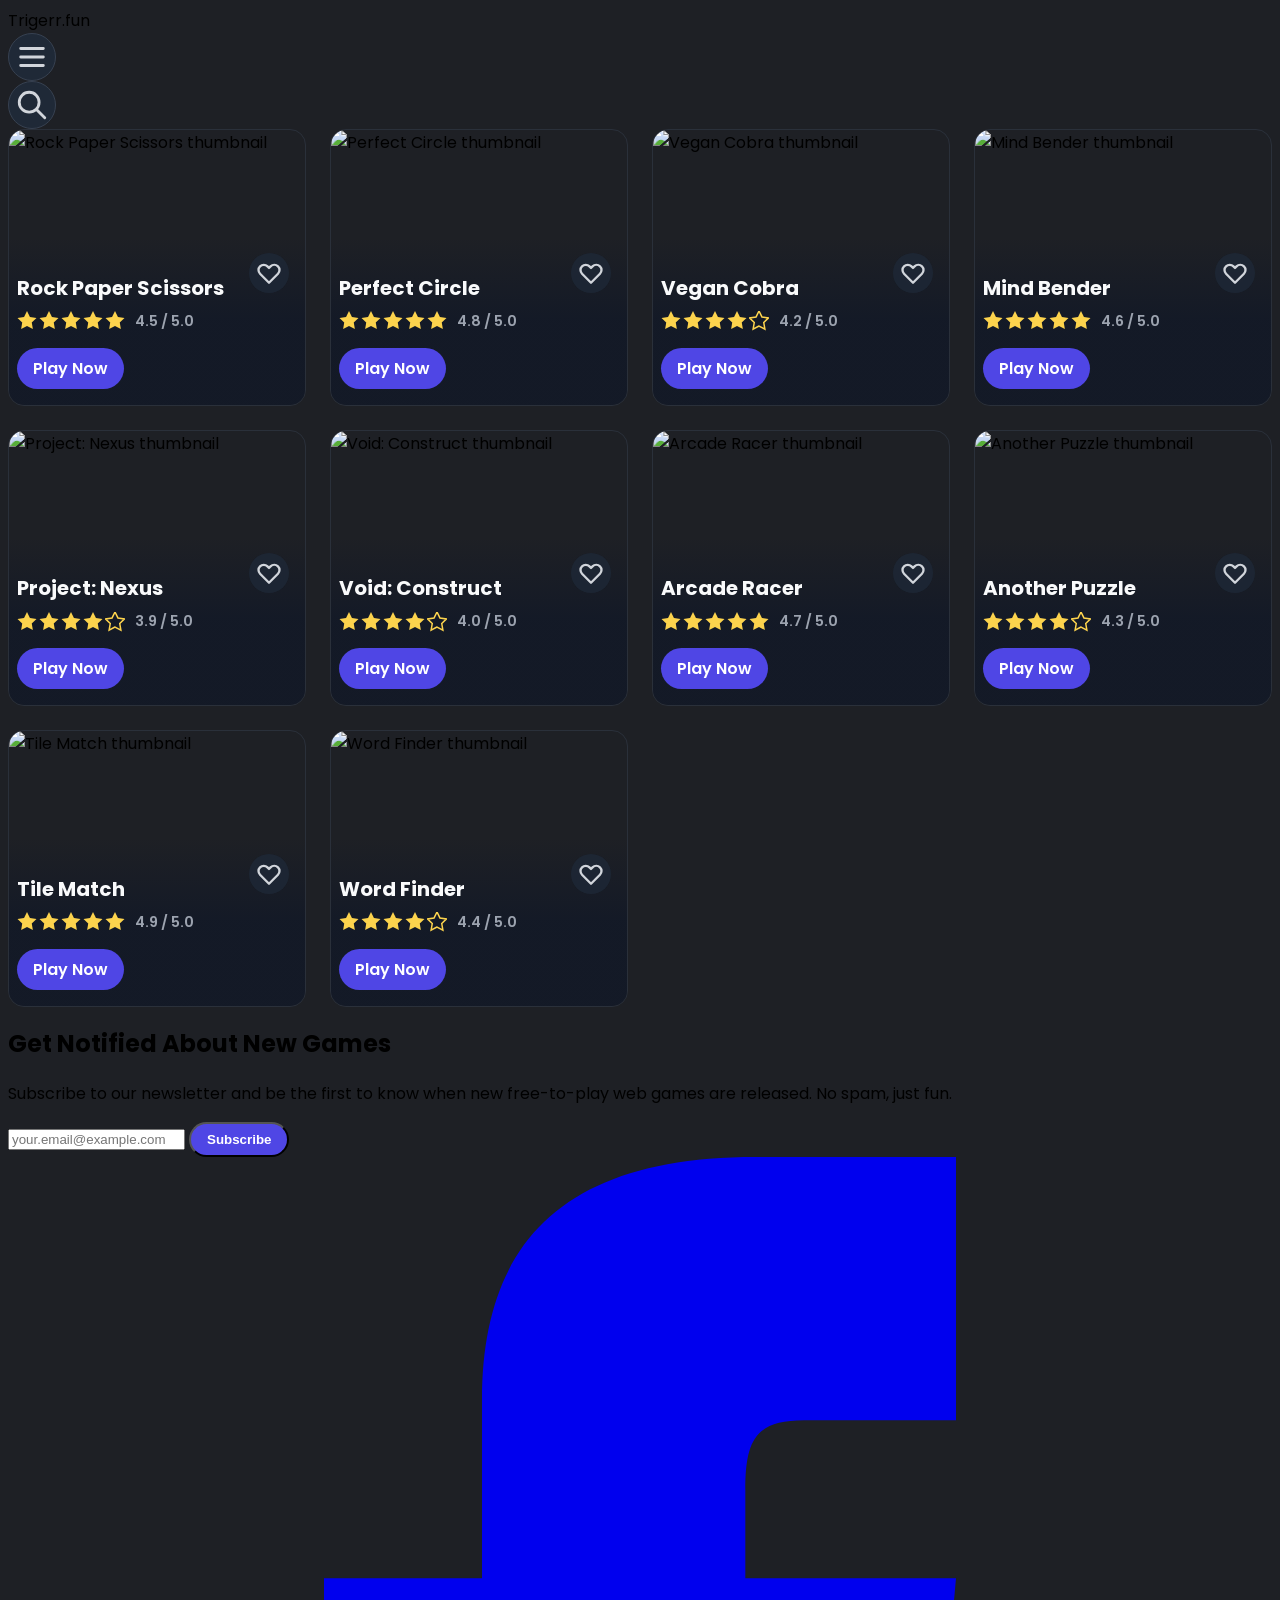
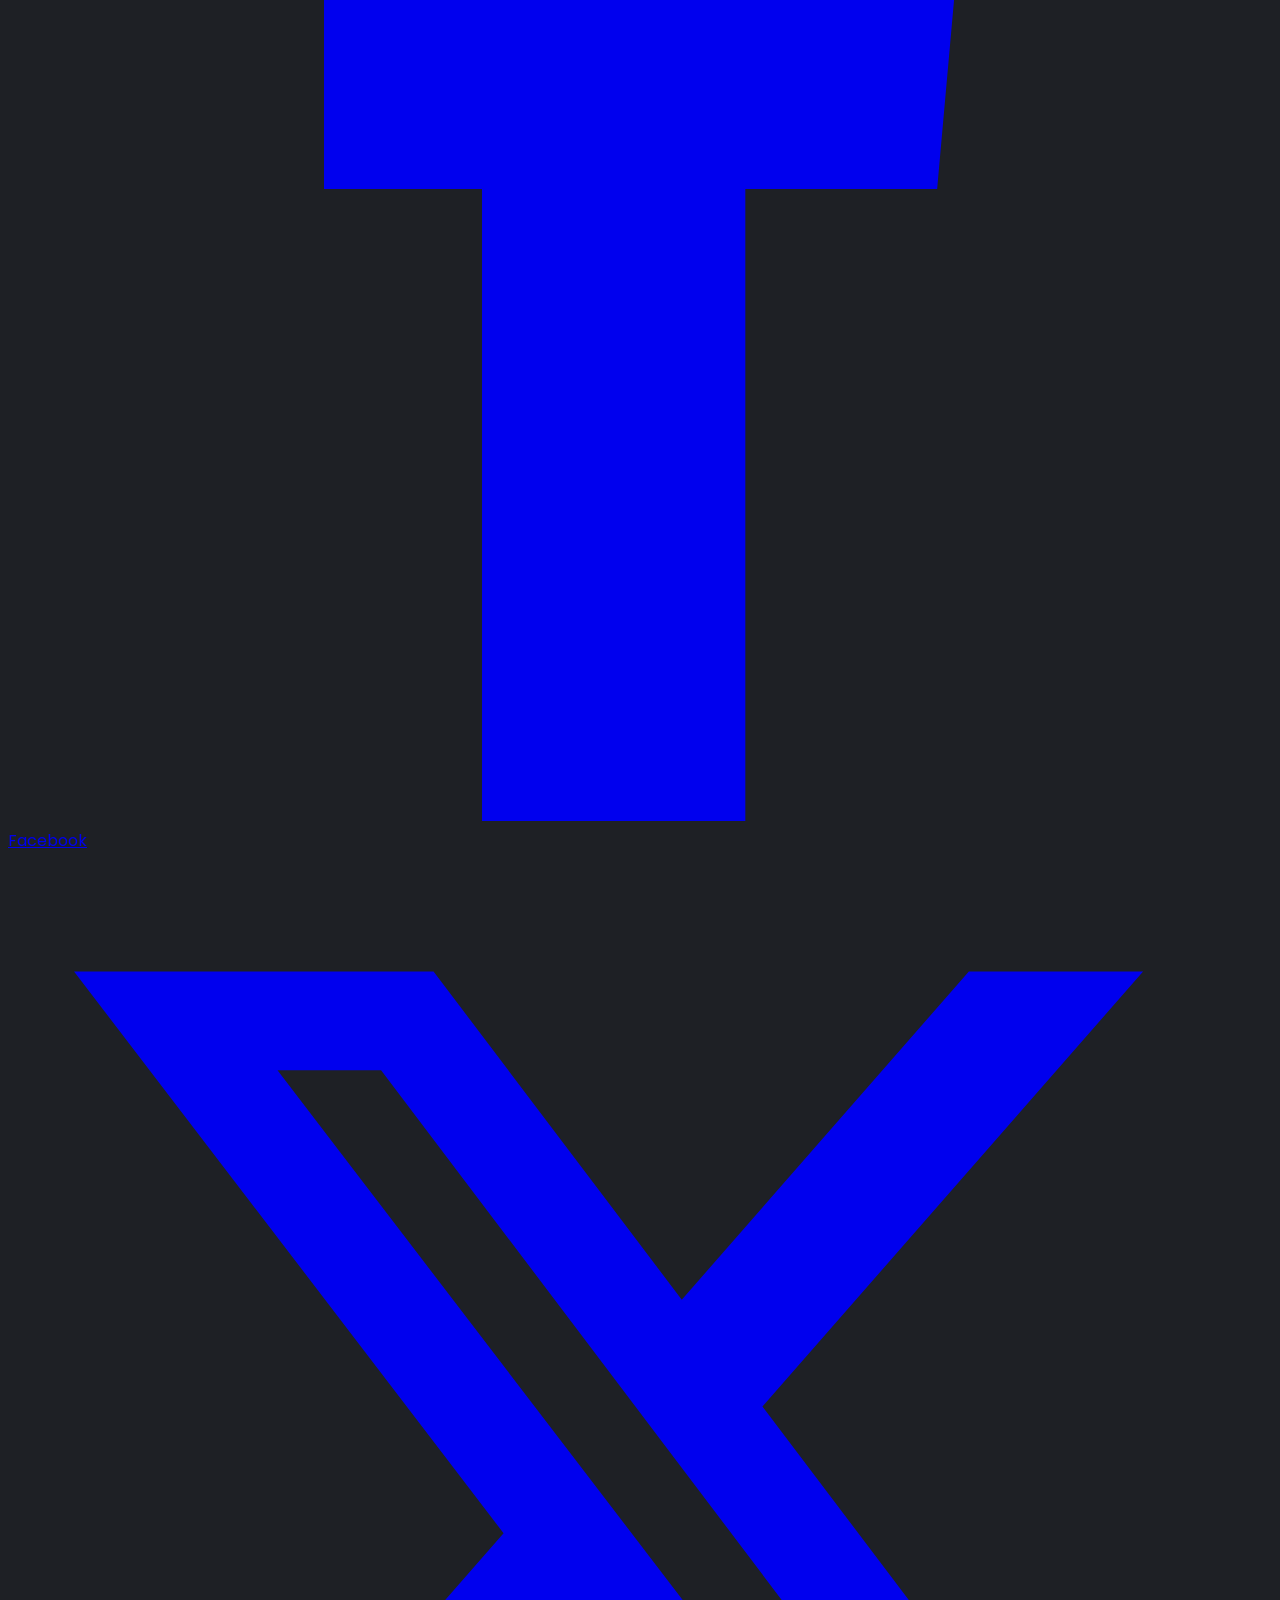
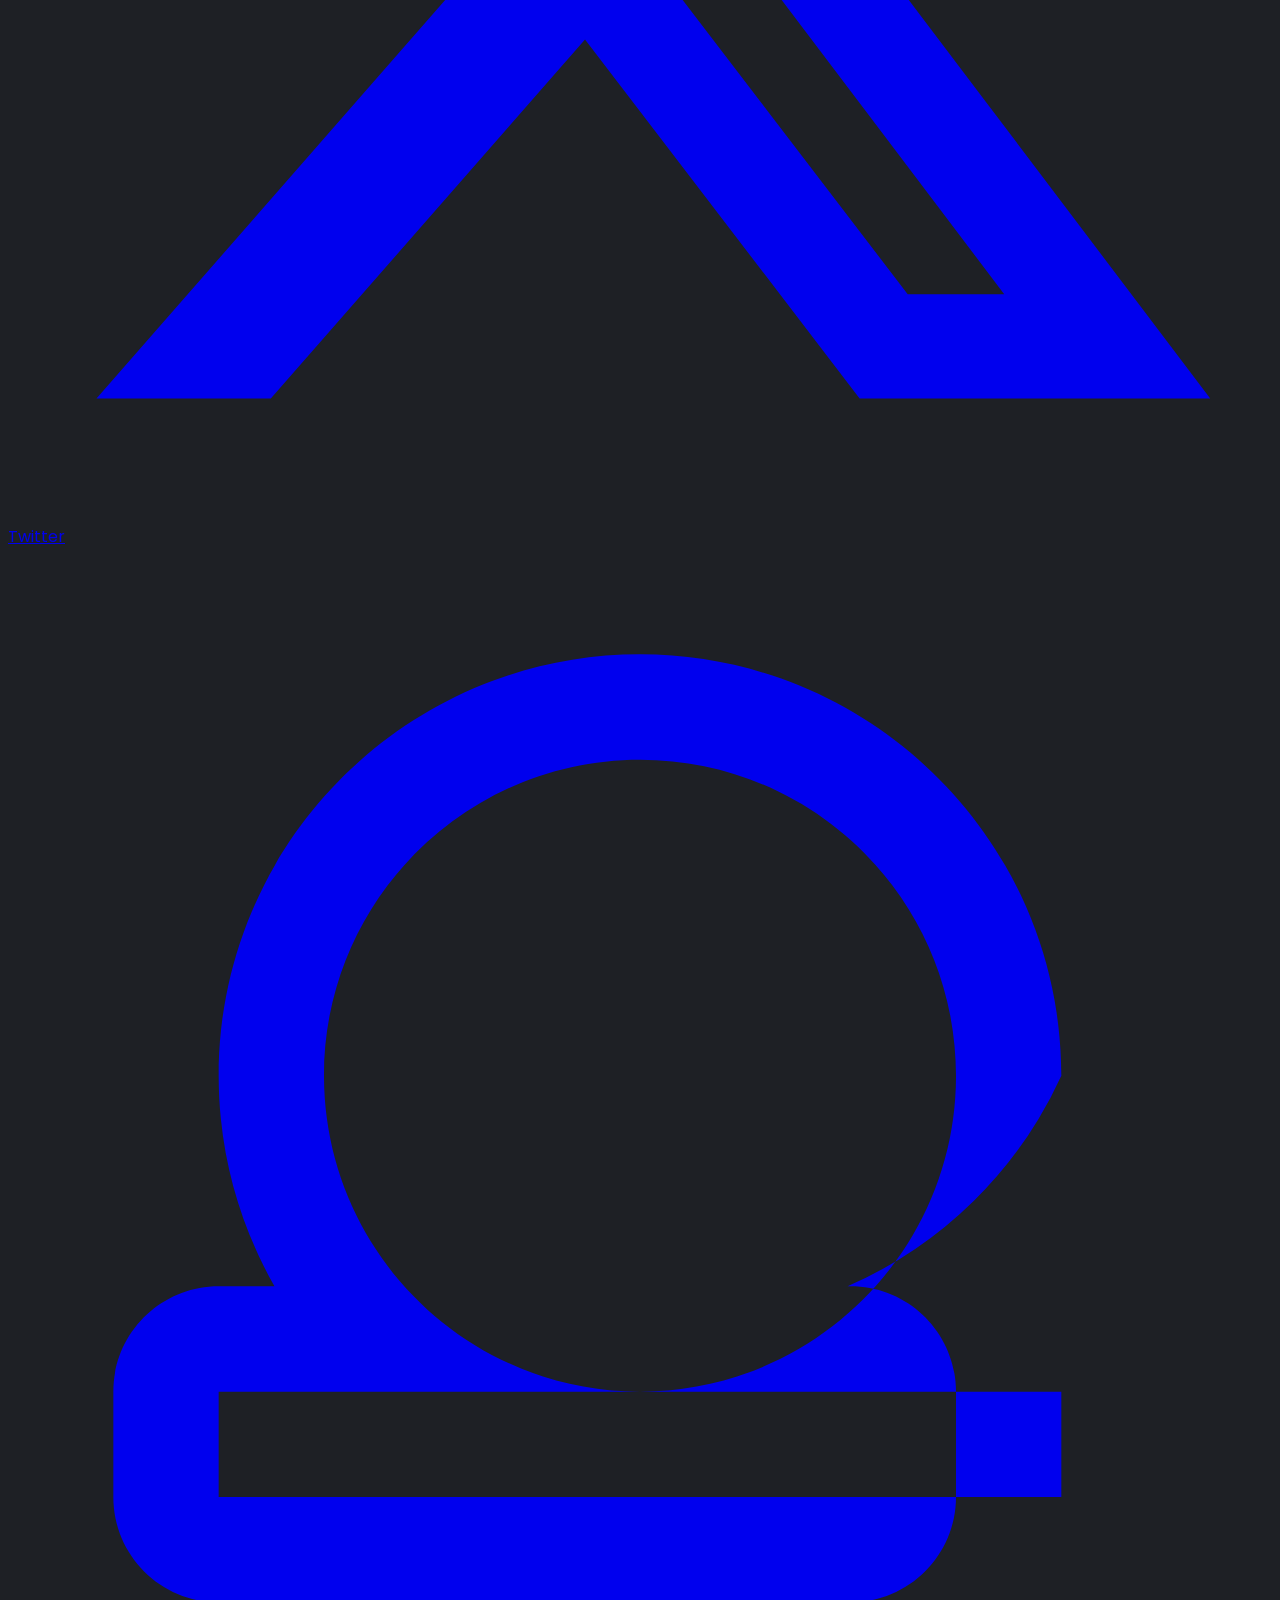
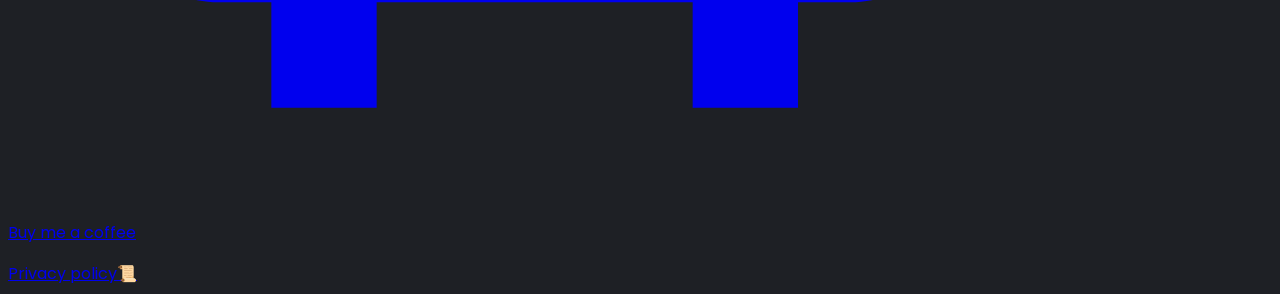
==== index.html @ d6f546e2 "Update index.html" ====
<!DOCTYPE html>
<html lang="en">
<head>
    <meta charset="UTF-8">
    <meta name="viewport" content="width=device-width, initial-scale=1.0">
    <title>Trigerr.fun</title>
    
    <script src="https://cdn.tailwindcss.com"></script>
    <link href="https://fonts.googleapis.com/css2?family=Poppins:wght@400;600;700;800&display=swap" rel="stylesheet">
    
    <link rel="stylesheet" href="styles.css">
    <link rel="stylesheet" href="search-and-games.css">
    
    <link rel="icon" href="T - Favicon.png" type="image/x-icon" />
</head>
<body class="bg-gray-900 text-gray-200">

    <header class="fixed top-0 left-0 w-full z-50 p-4 flex justify-between items-center px-4 md:px-8 bg-gray-900/80 backdrop-blur-md border-b border-gray-700">
        <div class="site-logo text-3xl cursor-pointer font-bold text-white" id="site-logo">
            Trigerr<span class="text-indigo-400">.fun</span>
        </div>

        <div class="flex items-center gap-4">
            <div id="desktop-search-bar" class="search-container hidden md:flex">
                <span class="search-icon">
                    <svg xmlns="http://www.w3.org/2000/svg" class="h-5 w-5" viewBox="0 0 20 20" fill="currentColor">
                        <path fill-rule="evenodd" d="M8 4a4 4 0 100 8 4 4 0 000-8zM2 8a6 6 0 1110.89 3.476l4.817 4.817a1 1 0 01-1.414 1.414l-4.816-4.816A6 6 0 012 8z" clip-rule="evenodd" />
                    </svg>
                </span>
                <input type="text" id="searchInput" class="search-input" placeholder="Search for a game...">
            </div>
            
            <button id="mobile-menu-btn" class="header-icon-btn md:hidden">
                <svg xmlns="http://www.w3.org/2000/svg" class="h-6 w-6" fill="none" viewBox="0 0 24 24" stroke="currentColor" stroke-width="2">
                    <path stroke-linecap="round" stroke-linejoin="round" d="M4 6h16M4 12h16M4 18h16" />
                </svg>
            </button>
            
            <button id="mobile-search-btn" class="header-icon-btn md:hidden">
                <svg xmlns="http://www.w3.org/2000/svg" class="h-6 w-6" fill="none" viewBox="0 0 24 24" stroke="currentColor" stroke-width="2">
                    <path stroke-linecap="round" stroke-linejoin="round" d="M21 21l-6-6m2-5a7 7 0 11-14 0 7 7 0 0114 0z" />
                </svg>
            </button>
            
            <nav id="desktop-nav" class="hidden md:flex gap-2">
                 <button id="play-with-friends-btn" class="header-icon-btn">
                     <svg xmlns="http://www.w3.org/2000/svg" class="h-6 w-6" fill="none" viewBox="0 0 24 24" stroke="currentColor" stroke-width="2">
                        <path stroke-linecap="round" stroke-linejoin="round" d="M17 20h-1.58C13.235 20 12 18.765 12 17.22V15a2 2 0 00-2-2H8a2 2 0 00-2 2v2.22c0 1.545-1.235 2.78-2.42 2.78H2m12-2a2 2 0 100-4 2 2 0 000 4zM6 16a2 2 0 100-4 2 2 0 000 4zM12 4a3 3 0 100 6 3 3 0 000-6z" />
                     </svg>
                 </button>
                 <button id="favorite-games-btn" class="header-icon-btn">
                     <svg xmlns="http://www.w3.org/2000/svg" class="h-6 w-6" fill="none" viewBox="0 0 24 24" stroke="currentColor" stroke-width="2">
                        <path stroke-linecap="round" stroke-linejoin="round" d="M4.318 6.318a4.5 4.5 0 000 6.364L12 20.364l7.682-7.682a4.5 4.5 0 00-6.364-6.364L12 7.636l-1.318-1.318a4.5 4.5 0 00-6.364 0z" />
                     </svg>
                 </button>
                 <a href="#footer-newsletter" class="header-cta-btn text-sm">✉️Get Updates</a>
            </nav>
        </div>
    </header>

    <div id="mobile-search-overlay" class="fixed top-16 left-0 w-full p-4 hidden bg-gray-900/80 backdrop-blur-md border-b border-gray-700 z-40">
        <div class="search-container mx-auto">
            <span class="search-icon">
                <svg xmlns="http://www.w3.org/2000/svg" class="h-5 w-5" viewBox="0 0 20 20" fill="currentColor">
                    <path fill-rule="evenodd" d="M8 4a4 4 0 100 8 4 4 0 000-8zM2 8a6 6 0 1110.89 3.476l4.817 4.817a1 1 0 01-1.414 1.414l-4.816-4.816A6 6 0 012 8z" clip-rule="evenodd" />
                </svg>
            </span>
            <input type="text" id="mobileSearchInput" class="search-input" placeholder="Search for a game...">
        </div>
    </div>
    
    <nav id="mobile-menu-overlay" class="fixed top-16 left-0 w-full p-4 hidden bg-gray-900/80 backdrop-blur-md border-b border-gray-700 z-40">
        <div class="flex flex-col gap-4 items-center">
            <button id="mobile-play-with-friends-btn" class="header-icon-btn mobile-menu-btn w-full">
                <svg xmlns="http://www.w3.org/2000/svg" class="h-6 w-6 mr-2" fill="none" viewBox="0 0 24 24" stroke="currentColor" stroke-width="2">
                    <path stroke-linecap="round" stroke-linejoin="round" d="M17 20h-1.58C13.235 20 12 18.765 12 17.22V15a2 2 0 00-2-2H8a2 2 0 00-2 2v2.22c0 1.545-1.235 2.78-2.42 2.78H2m12-2a2 2 0 100-4 2 2 0 000 4zM6 16a2 2 0 100-4 2 2 0 000 4zM12 4a3 3 0 100 6 3 3 0 000-6z" />
                </svg>
                <span>Play with Friends</span>
            </button>
            <button id="mobile-favorite-games-btn" class="header-icon-btn mobile-menu-btn w-full">
                <svg xmlns="http://www.w3.org/2000/svg" class="h-6 w-6 mr-2" fill="none" viewBox="0 0 24 24" stroke="currentColor" stroke-width="2">
                    <path stroke-linecap="round" stroke-linejoin="round" d="M4.318 6.318a4.5 4.5 0 000 6.364L12 20.364l7.682-7.682a4.5 4.5 0 00-6.364-6.364L12 7.636l-1.318-1.318a4.5 4.5 0 00-6.364 0z" />
                </svg>
                <span>Favorite Games</span>
            </button>
            <a href="#footer-newsletter" id="mobile-updates-btn" class="header-cta-btn text-sm w-full">
                <span class="mr-2">✉️</span>
                <span>Get Updates</span>
            </a>
        </div>
    </nav>

    <main class="flex-1">
       
        <section id="hero" class="text-center pt-16 pb-16 px-5">
            </section>
       
        <section id="game-matrix" class="px-4 md:px-8 max-w-7xl mx-auto">
            <div id="new-game-grid" class="new-game-grid">
                </div>
       </section>
    </main>

    <footer id="footer-newsletter" class="bg-gray-800 mt-16">
        <div class="max-w-7xl mx-auto px-4 py-16 text-center">
            <h2 class="text-3xl font-bold text-white mb-4">Get Notified About New Games</h2>
            <p class="footer-intro mb-6 max-w-xl mx-auto text-gray-400">
                Subscribe to our newsletter and be the first to know when new free-to-play web games are released. No spam, just fun.
            </p>
            
            <form class="max-w-md mx-auto flex gap-2">
                <input type="email" placeholder="your.email@example.com" class="w-full p-3 rounded-lg bg-gray-700 border border-gray-600 text-white focus:outline-none focus:ring-2 focus:ring-offset-2 focus:ring-offset-gray-800 focus:ring-indigo-500" required>
                <button type="submit" class="header-cta-btn flex-shrink-0">Subscribe</button>
            </form>

            <div class="mt-12">
                 <div class="footer-buttons-container flex flex-wrap justify-center items-center gap-4">
                    <a href="#" class="flex items-center bg-gray-700 text-gray-200 font-semibold py-2 px-5 border-2 border-gray-600 rounded-full hover:bg-gradient-to-r from-purple-500 to-indigo-500 hover:text-white hover:border-transparent transition-all duration-300 transform hover:scale-105">
                        <svg class="w-5 h-5" fill="currentColor" viewBox="0 0 24 24" aria-hidden="true">
                            <path d="M9 8h-3v4h3v12h5v-12h3.642l.358-4h-4v-1.667c0-.955.192-1.333 1.115-1.333h2.885v-5h-3.808c-3.596 0-5.192 1.583-5.192 4.615v3.385z" />
                        </svg>
                        <span class="ml-2">Facebook</span>
                    </a>
                    <a href="#" class="flex items-center bg-gray-700 text-gray-200 font-semibold py-2 px-5 border-2 border-gray-600 rounded-full hover:bg-gradient-to-r from-purple-500 to-indigo-500 hover:text-white hover:border-transparent transition-all duration-300 transform hover:scale-105">
                        <svg class="w-5 h-5" fill="currentColor" viewBox="0 0 24 24" aria-hidden="true">
                           <path d="M18.244 2.25h3.308l-7.227 8.26 8.502 11.24H16.17l-5.214-6.817L4.99 21.75H1.68l7.73-8.835L1.254 2.25H8.08l4.713 6.231zm-1.161 17.52h1.833L7.084 4.126H5.117z" />
                        </svg>
                        <span class="ml-2">Twitter</span>
                    </a>
                    <a href="https://buymeacoffee.com/" class="flex items-center bg-gray-700 text-gray-200 font-semibold py-2 px-5 border-2 border-gray-600 rounded-full hover:bg-gradient-to-r from-purple-500 to-indigo-500 hover:text-white hover:border-transparent transition-all duration-300 transform hover:scale-105">
                         <svg class="w-5 h-5" fill="currentColor" viewBox="0 0 24 24" aria-hidden="true">
                            <path d="M12 2c-4.418 0-8 3.582-8 8 0 1.454.387 2.809 1.059 4H4c-1.103 0-2 .897-2 2v2c0 1.103.897 2 2 2h1v2h2v-2h6v2h2v-2h1c1.103 0 2-.897 2-2v-2c0-1.103-.897-2-2-2h-.059A7.96 7.96 0 0 0 20 10c0-4.418-3.582-8-8-8zm0 2c3.314 0 6 2.686 6 6s-2.686 6-6 6-6-2.686-6-6 2.686-6 6-6zM4 16h16v2H4v-2z"/>
                        </svg>
                        <span class="ml-2">Buy me a coffee</span>
                    </a>
                </div>

                <p class="footer-email mt-8"></p>
                <a href="./privacy.html" class="footer-privacy text-gray-400 hover:text-indigo-400">Privacy policy📜</a>
            </div>
        </div>
    </footer>
    
    <div id="modal-overlay" class="modal-overlay hidden">
        <div id="modal-container" class="modal-container">
            <div class="modal-header">
                <h2 id="modal-title" class="text-2xl font-bold"></h2>
                <button id="modal-close-btn" class="modal-close-btn">
                    <svg xmlns="http://www.w3.org/2000/svg" class="h-6 w-6" fill="none" viewBox="0 0 24 24" stroke="currentColor">
                        <path stroke-linecap="round" stroke-linejoin="round" stroke-width="2" d="M6 18L18 6M6 6l12 12" />
                    </svg>
                </button>
            </div>
            <div id="modal-body" class="modal-body">
                </div>
        </div>
    </div>

    <script src="script.js"></script>

</body>
</html>
---- styles.css ----
@import url('https://fonts.googleapis.com/css2?family=Poppins:wght@400;600;700;800&display=swap');

/* --- General Styles --- */
body {
    font-family: 'Poppins', sans-serif;
    background-color: #1e2025;
}

/* --- Header Icons --- */
.header-icon-btn {
    display: flex;
    align-items: center;
    justify-content: center;
    width: 40px;
    height: 40px;
    border-radius: 50%;
    background-color: #1f2937;
    border: 1px solid #374151;
    color: #d1d5db;
    transition: all 0.2s ease-in-out;
}

.header-icon-btn:hover {
    background-color: #374151;
    color: #f9fafb;
    transform: scale(1.05);
}

/* --- Search Bar Styles --- */
.search-container {
    max-width: 400px;
    margin: 0;
    position: relative;
}

.search-input {
    width: 100%;
    padding: 10px 20px 10px 50px;
    border-radius: 9999px;
    border: 1px solid #374151;
    font-size: 0.9rem;
    color: #f9fafb;
    background-color: #1f2937;
    transition: all 0.2s ease-in-out;
}

.search-input:focus {
    outline: none;
    border-color: #6366f1;
    box-shadow: 0 0 0 3px rgba(99, 102, 241, 0.2);
}

.search-icon {
    position: absolute;
    top: 50%;
    left: 20px;
    transform: translateY(-50%);
    color: #9ca3af;
}

/* --- Section Title Styles --- */
.section-title {
    font-size: 2.25rem;
    font-weight: 800;
    color: #f9fafb;
    margin-bottom: 2rem;
    text-align: center;
}

/* --- New Game Grid Styles --- */
.new-game-grid {
    display: grid;
    grid-template-columns: repeat(auto-fill, minmax(250px, 1fr));
    gap: 1.5rem;
}

/* --- MORE TRANSPARENT GAME CARD STYLES --- */
.game-card {
    background-color: transparent;
    border-radius: 1rem;
    overflow: hidden;
    /* The border is now semi-transparent */
    border: 1px solid rgba(55, 65, 81, 0.5);
    text-decoration: none;
    color: inherit;
    transition: transform 0.2s ease, box-shadow 0.2s ease;
    display: flex;
    flex-direction: column;
    position: relative;
}

.game-card:hover {
    transform: translateY(-5px);
    box-shadow: 0 10px 15px -3px rgba(79, 70, 229, 0.2), 0 4px 6px -2px rgba(79, 70, 229, 0.15);
}

.game-thumbnail {
    width: 100%;
    height: auto;
    aspect-ratio: 16 / 9;
    object-fit: cover;
    border-radius: 0.75rem;
}

.game-card-icon {
    font-size: 4rem;
    text-align: center;
    padding: 2rem 1rem;
    background-color: transparent;
    line-height: 1;
    border-radius: 0.75rem;
    height: 150px;
    display: flex;
    align-items: center;
    justify-content: center;
    border: 1px solid rgba(55, 65, 81, 0.5); /* Matching semi-transparent border */
}

.game-card-content {
    padding: 1rem 0.5rem;
    display: flex;
    flex-direction: column;
    flex-grow: 1;
    /* The gradient is now more transparent (0.8 opacity) */
    background: linear-gradient(to top, rgba(17, 24, 39, 0.8) 50%, transparent);
    margin-top: -60px;
    position: relative;
    z-index: 2;
    border-radius: 0 0 0.75rem 0.75rem;
}

.game-card-title {
    font-size: 1.25rem;
    font-weight: 700;
    color: #f9fafb;
    margin-bottom: 0.5rem;
}

/* --- Star Rating Styles --- */
.star-rating {
    display: flex;
    align-items: center;
    margin-bottom: 1rem;
    color: #fcd34d;
}

.star-rating svg {
    width: 1.25rem;
    height: 1.25rem;
    margin-right: 2px;
}

.rating-text {
    margin-left: 0.5rem;
    font-size: 0.9rem;
    font-weight: 600;
    color: #9ca3af;
}

.game-card-cta {
    margin-top: auto;
    text-decoration: none;
    color: inherit;
}

/* --- CTA Button Styles --- */
.header-cta-btn {
    display: inline-flex;
    align-items: center;
    justify-content: center;
    padding: 0.5rem 1rem;
    border-radius: 9999px;
    font-weight: 600;
    color: white;
    background-color: #4f46e5;
    transition: background-color 0.2s ease-in-out, transform 0.2s ease-in-out;
}

.header-cta-btn:hover {
    background-color: #4338ca;
    transform: scale(1.05);
}

/* --- Favorite Button Styles --- */
.favorite-btn {
    position: absolute;
    top: 1rem;
    right: 1rem;
    background-color: rgba(31, 41, 55, 0.8);
    backdrop-filter: blur(5px);
    border: none;
    border-radius: 50%;
    width: 2.5rem;
    height: 2.5rem;
    display: flex;
    align-items: center;
    justify-content: center;
    cursor: pointer;
    color: #d1d5db;
    transition: all 0.2s ease;
    z-index: 10;
}

.favorite-btn:hover {
    transform: scale(1.1);
    color: #fcd34d;
}

.favorite-btn-active {
    color: #fcd34d;
    fill: currentColor;
}

/* --- "Play with Friends" Card Styles (used in modal) --- */
.coming-soon-card {
    background-image: url('https://placehold.co/1200x400/111827/d1d5db?text=Play+with+Friends+Feature');
    background-size: cover;
    background-position: center;
    border: 1px solid #374151;
}

.coming-soon-overlay {
    position: absolute;
    top: 0;
    left: 0;
    width: 100%;
    height: 100%;
    background: rgba(17, 24, 39, 0.7);
    z-index: 5;
}

/* --- Modal Styles --- */
.modal-overlay {
    position: fixed;
    top: 0;
    left: 0;
    width: 100%;
    height: 100%;
    background-color: rgba(0, 0, 0, 0.75);
    display: flex;
    align-items: center;
    justify-content: center;
    z-index: 1000;
    transition: opacity 0.3s ease;
}

.modal-container {
    background-color: #1f2937;
    border-radius: 1rem;
    padding: 1.5rem;
    max-width: 90%;
    width: 700px;
    max-height: 90vh;
    overflow-y: auto;
    position: relative;
    transform: scale(0.9);
    opacity: 0;
    animation: scaleIn 0.3s forwards cubic-bezier(0.175, 0.885, 0.32, 1.275);
}

@keyframes scaleIn {
    to {
        transform: scale(1);
        opacity: 1;
    }
}

.modal-header {
    display: flex;
    justify-content: space-between;
    align-items: center;
    margin-bottom: 1rem;
    border-bottom: 1px solid #374151;
    padding-bottom: 1rem;
}

.modal-close-btn {
    background: none;
    border: none;
    color: #9ca3af;
    cursor: pointer;
    transition: color 0.2s ease;
}

.modal-close-btn:hover {
    color: #e5e7eb;
}

.modal-body {
    padding: 1rem 0;
}

.hidden {
    display: none;
}

/* --- Media Queries for Responsiveness --- */

/* Mobile-first styles (default) */
.header-icon-btn {
    width: 40px;
    height: 40px;
}

.search-container {
    max-width: 100%;
    margin-right: 1rem;
}

.new-game-grid {
    grid-template-columns: repeat(auto-fill, minmax(150px, 1fr));
    gap: 1rem;
}

/* Tablet and Desktop Styles (for screens 768px and wider) */
@media (min-width: 768px) {
    .header-icon-btn {
        width: 48px;
        height: 48px;
    }
    
    .new-game-grid {
        grid-template-columns: repeat(auto-fill, minmax(250px, 1fr));
        gap: 1.5rem;
    }
}

/* Large Desktop Styles (for screens 1024px and wider) */
@media (min-width: 1024px) {
    .search-container {
        max-width: 500px;
    }
}
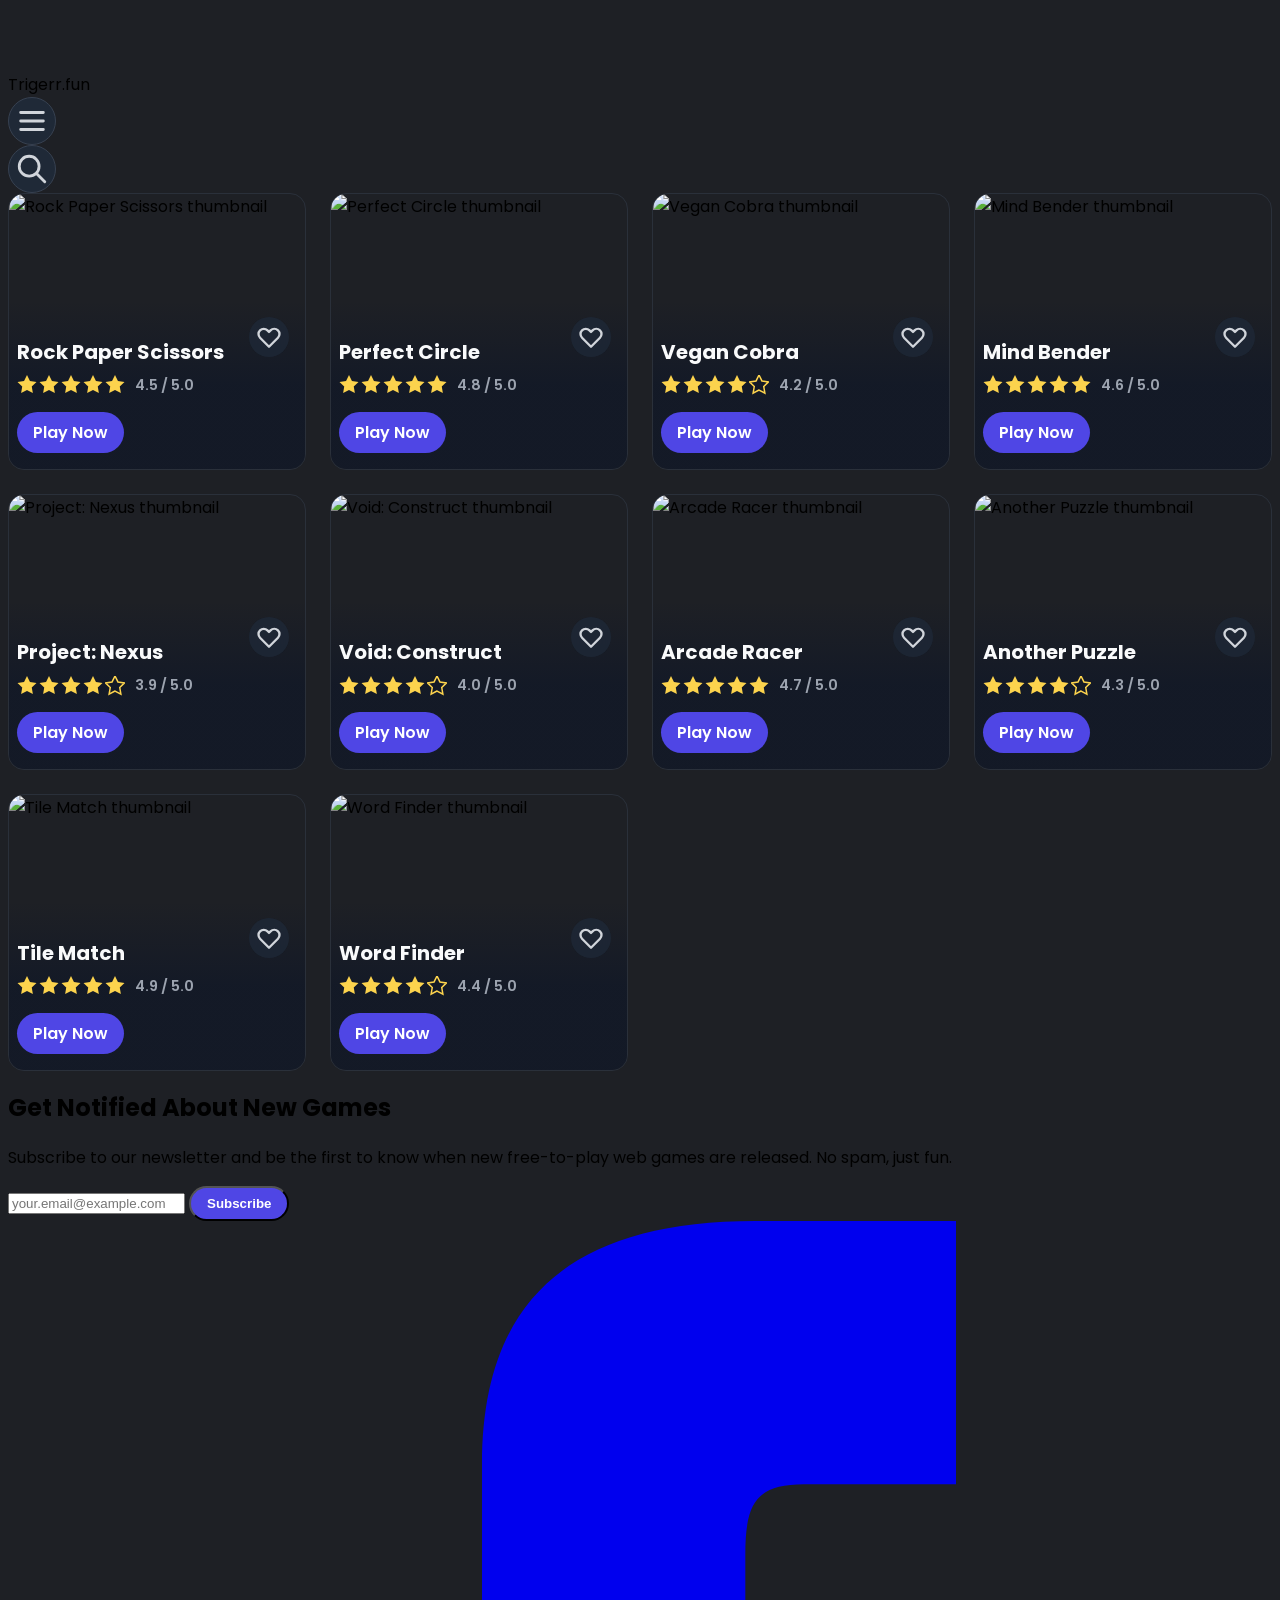
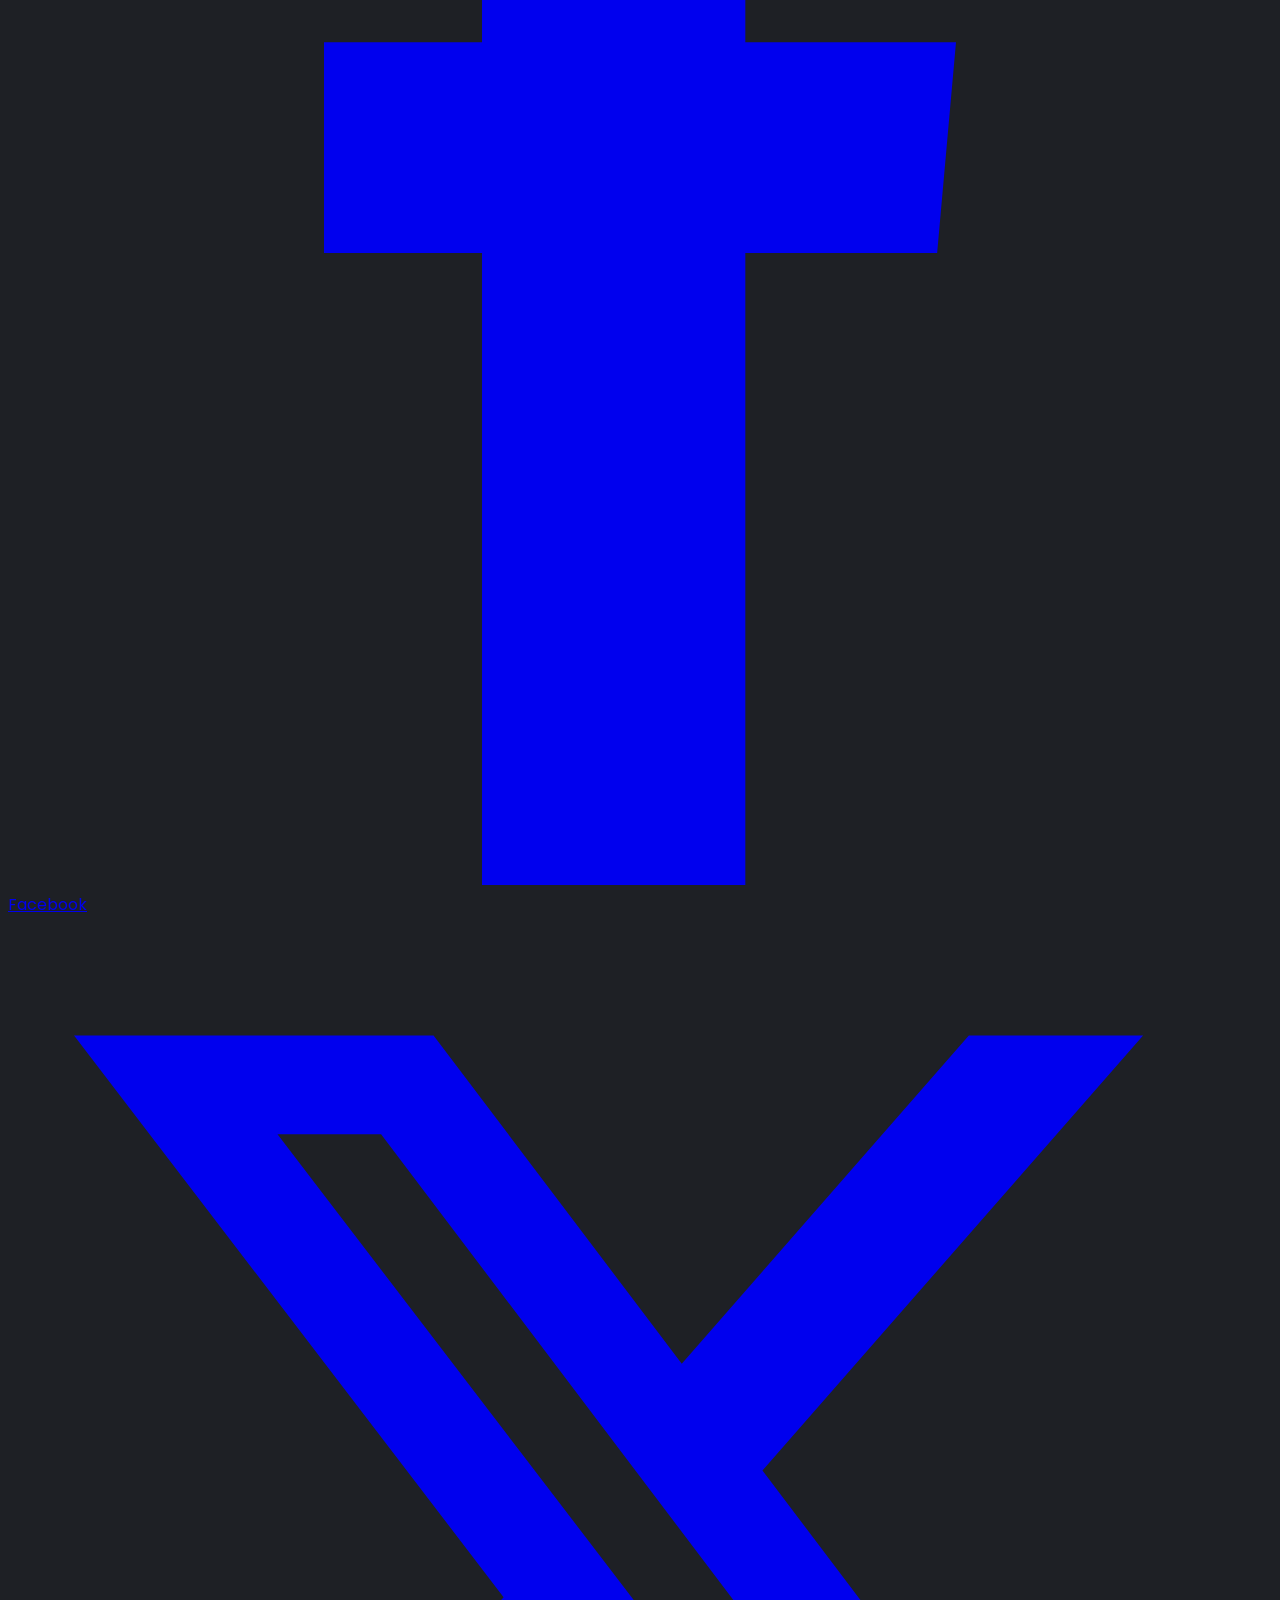
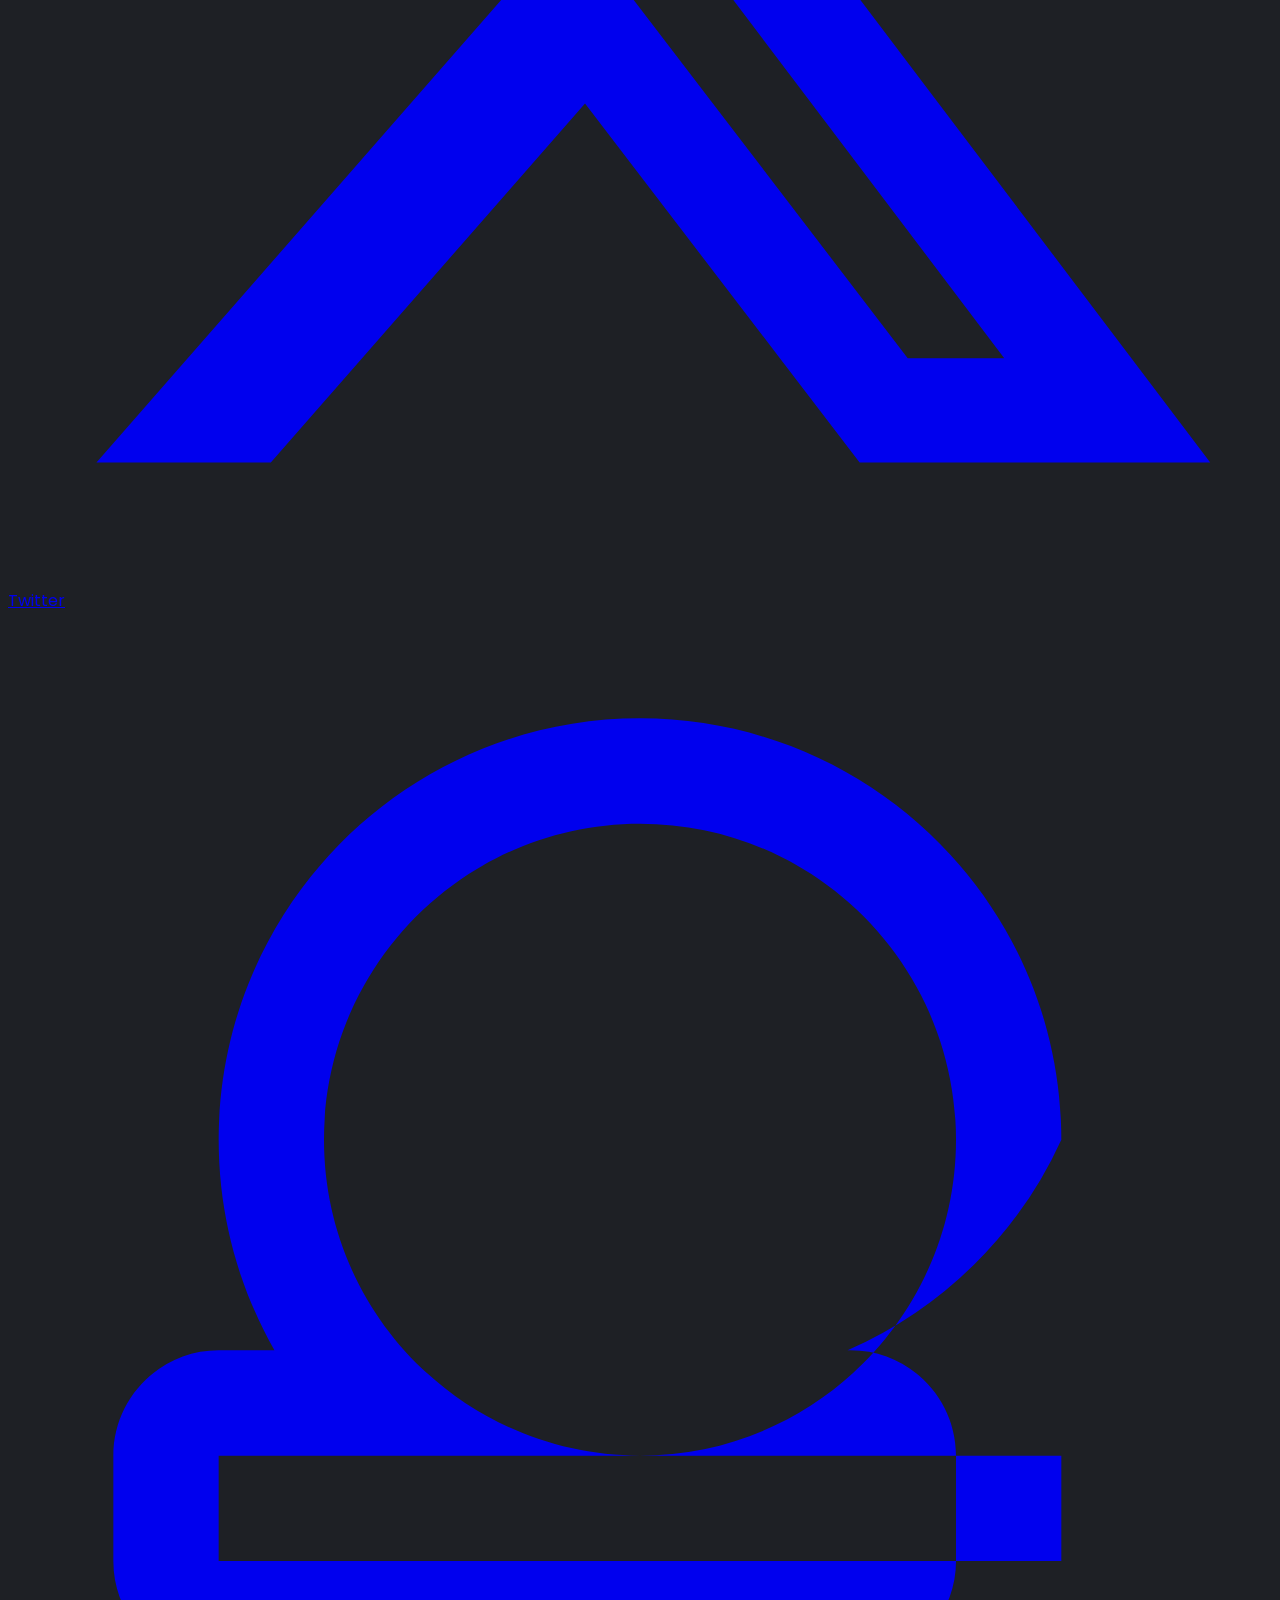
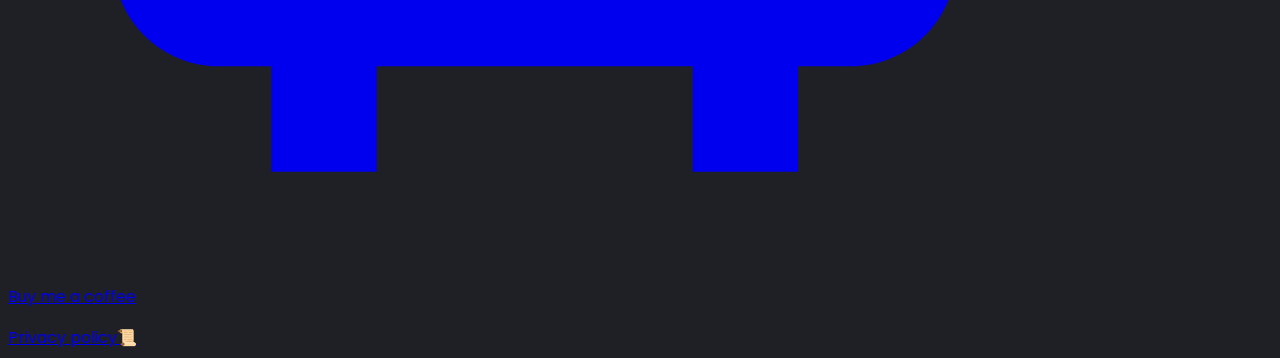
==== commit 1d547176: "Update index.html" ====
--- a/index.html
+++ b/index.html
@@ -2,6 +2,7 @@
 <html lang="en">
 <head>
     <meta charset="UTF-8">
+    <!-- This viewport tag is essential for responsiveness and is correctly implemented. -->
     <meta name="viewport" content="width=device-width, initial-scale=1.0">
     <title>Trigerr.fun</title>
     
@@ -9,11 +10,10 @@
     <link href="https://fonts.googleapis.com/css2?family=Poppins:wght@400;600;700;800&display=swap" rel="stylesheet">
     
     <link rel="stylesheet" href="styles.css">
-    <link rel="stylesheet" href="search-and-games.css">
     
     <link rel="icon" href="T - Favicon.png" type="image/x-icon" />
 </head>
-<body class="bg-gray-900 text-gray-200">
+<body class="bg-gray-900 text-gray-200" style="padding-top: 64px;"> <!-- Added padding to prevent content from hiding behind the fixed header -->
 
     <header class="fixed top-0 left-0 w-full z-50 p-4 flex justify-between items-center px-4 md:px-8 bg-gray-900/80 backdrop-blur-md border-b border-gray-700">
         <div class="site-logo text-3xl cursor-pointer font-bold text-white" id="site-logo">
@@ -93,11 +93,13 @@
     <main class="flex-1">
        
         <section id="hero" class="text-center pt-16 pb-16 px-5">
-            </section>
+            <!-- Hero content goes here -->
+        </section>
        
         <section id="game-matrix" class="px-4 md:px-8 max-w-7xl mx-auto">
             <div id="new-game-grid" class="new-game-grid">
-                </div>
+                <!-- Game cards will be populated by script.js -->
+            </div>
        </section>
     </main>
 
@@ -108,7 +110,7 @@
                 Subscribe to our newsletter and be the first to know when new free-to-play web games are released. No spam, just fun.
             </p>
             
-            <form class="max-w-md mx-auto flex gap-2">
+            <form class="max-w-md mx-auto flex flex-col sm:flex-row gap-2"> <!-- Ensures form stacks on small screens -->
                 <input type="email" placeholder="your.email@example.com" class="w-full p-3 rounded-lg bg-gray-700 border border-gray-600 text-white focus:outline-none focus:ring-2 focus:ring-offset-2 focus:ring-offset-gray-800 focus:ring-indigo-500" required>
                 <button type="submit" class="header-cta-btn flex-shrink-0">Subscribe</button>
             </form>
@@ -152,7 +154,8 @@
                 </button>
             </div>
             <div id="modal-body" class="modal-body">
-                </div>
+                <!-- Modal content will be populated by script.js -->
+            </div>
         </div>
     </div>
 
--- a/styles.css
+++ b/styles.css
@@ -24,6 +24,13 @@
     background-color: #374151;
     color: #f9fafb;
     transform: scale(1.05);
+}
+.header-icon-btn.mobile-menu-btn {
+    width: 100%;
+    height: auto;
+    border-radius: 9999px;
+    padding: 0.75rem 1rem;
+    justify-content: flex-start;
 }
 
 /* --- Search Bar Styles --- */
@@ -311,6 +318,13 @@
     grid-template-columns: repeat(auto-fill, minmax(150px, 1fr));
     gap: 1rem;
 }
+.header-icon-btn.mobile-menu-btn svg {
+    margin-right: 0.5rem;
+}
+.header-icon-btn.mobile-menu-btn span {
+    display: inline;
+}
+
 
 /* Tablet and Desktop Styles (for screens 768px and wider) */
 @media (min-width: 768px) {
@@ -323,6 +337,9 @@
         grid-template-columns: repeat(auto-fill, minmax(250px, 1fr));
         gap: 1.5rem;
     }
+    .header-icon-btn.mobile-menu-btn span {
+        display: none;
+    }
 }
 
 /* Large Desktop Styles (for screens 1024px and wider) */
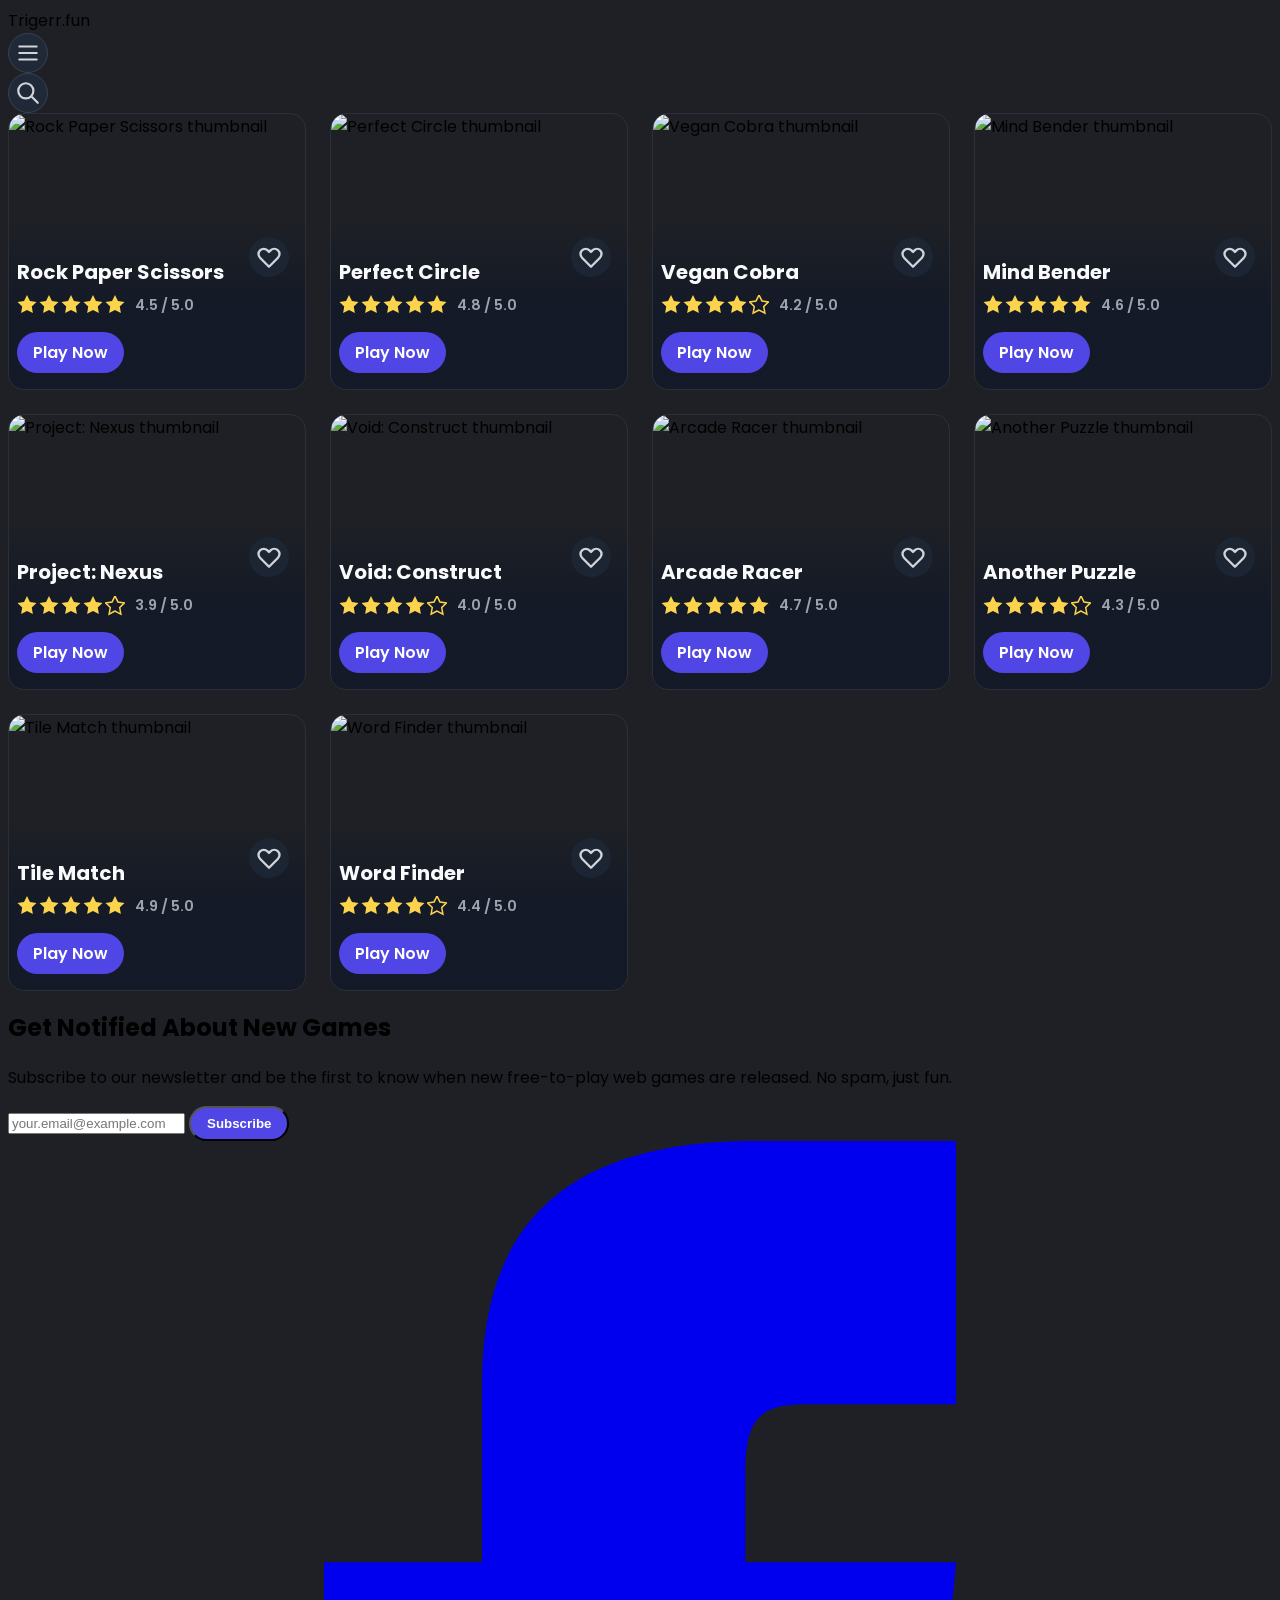
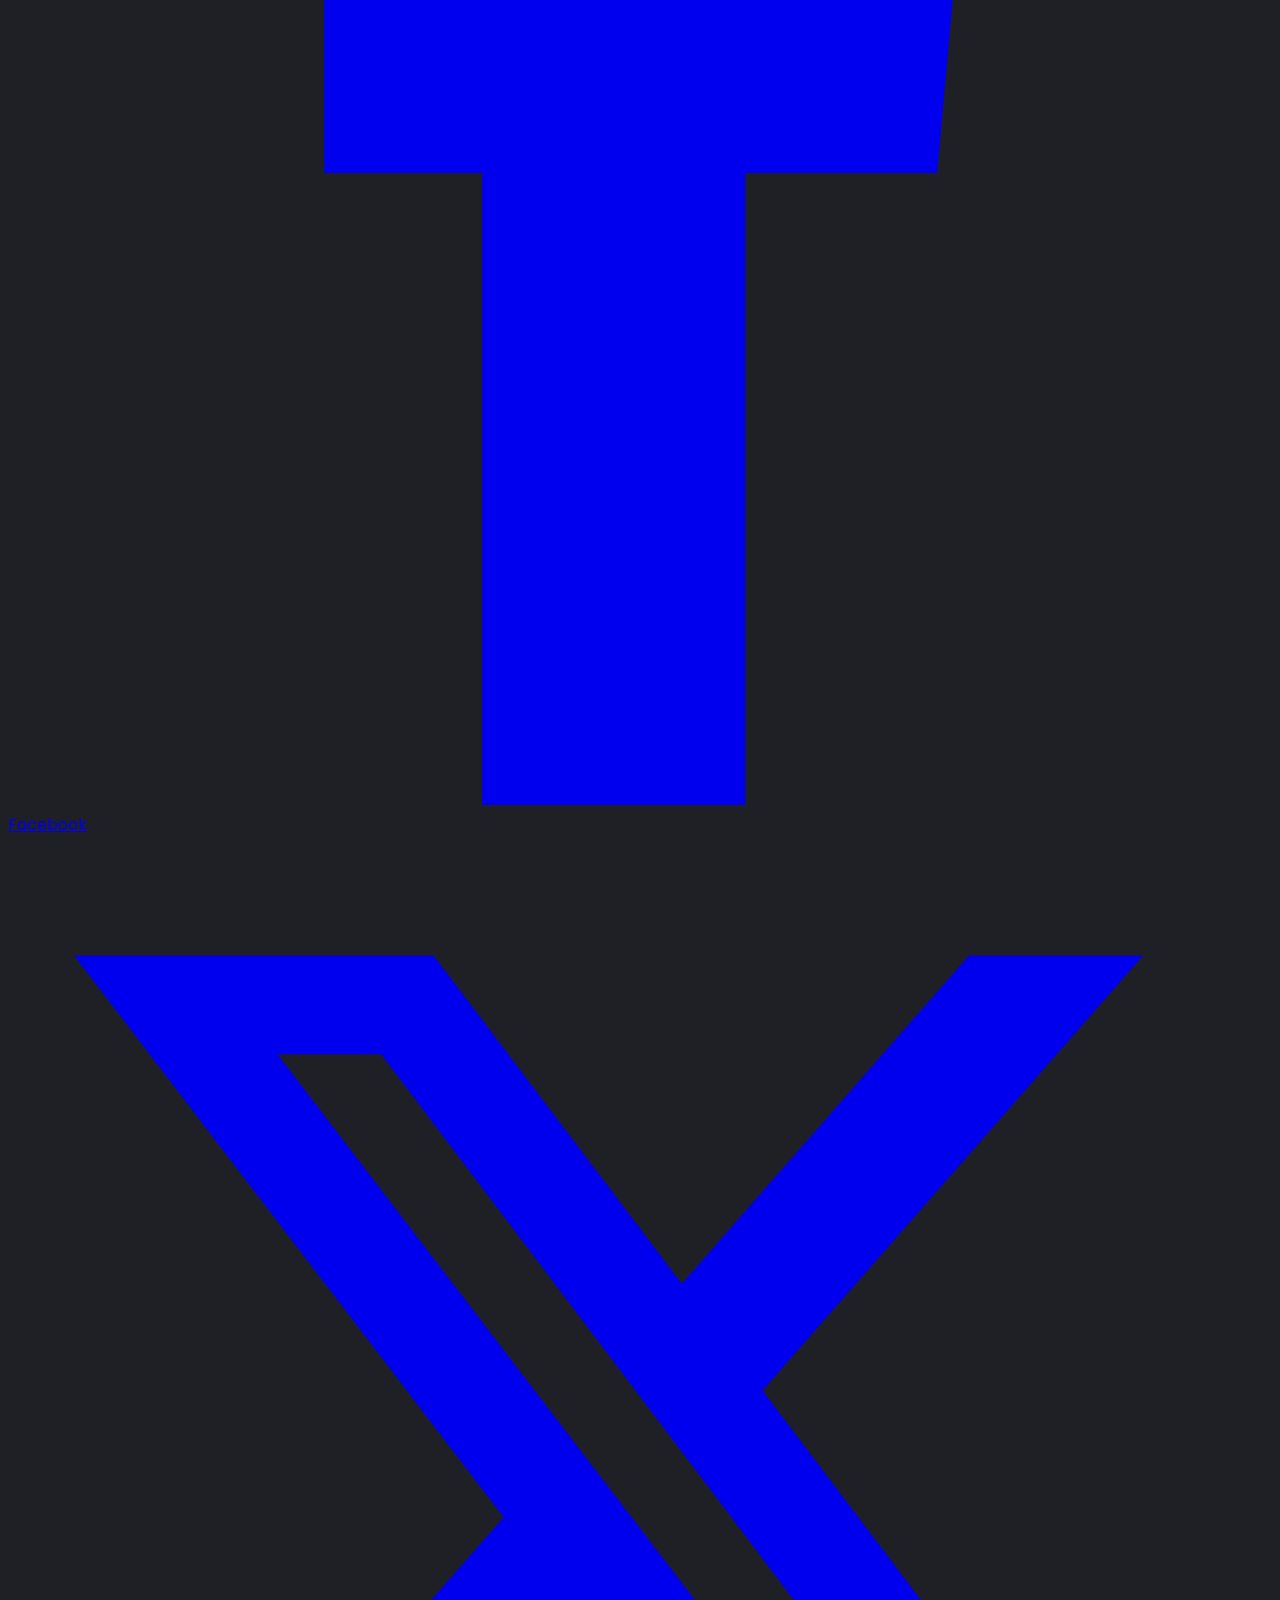
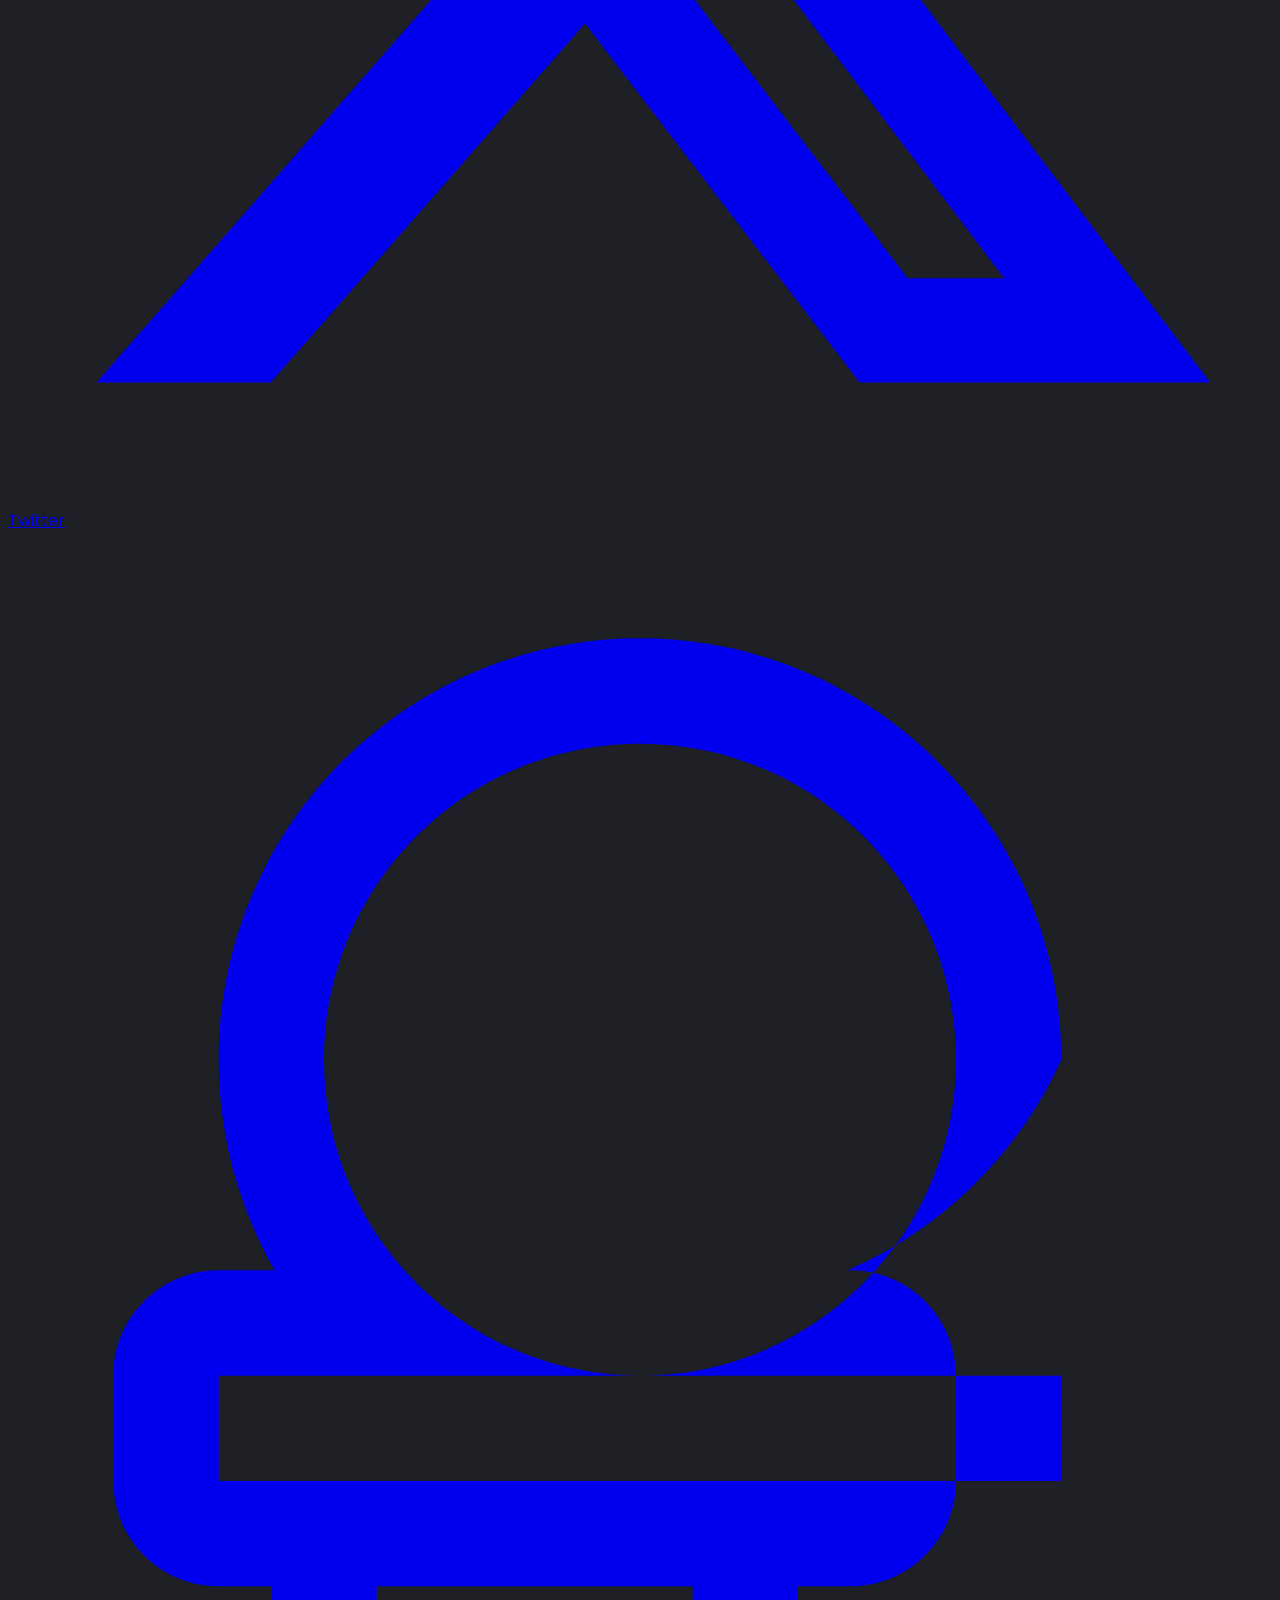
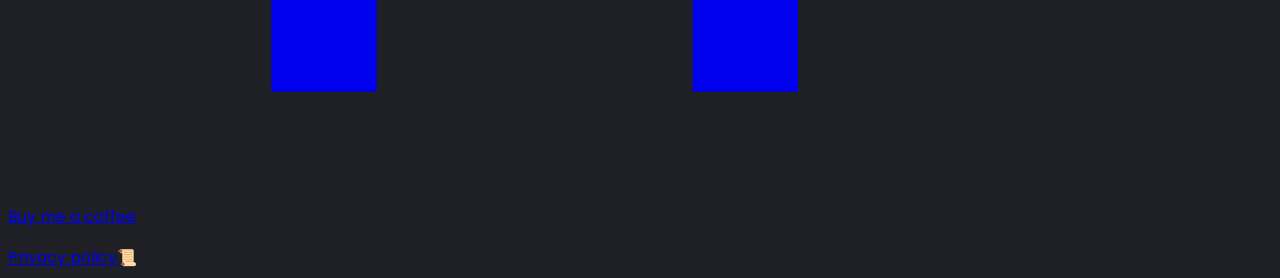
==== commit c8eceb64: "Update index.html" ====
--- a/index.html
+++ b/index.html
@@ -13,7 +13,7 @@
     
     <link rel="icon" href="T - Favicon.png" type="image/x-icon" />
 </head>
-<body class="bg-gray-900 text-gray-200" style="padding-top: 64px;"> <!-- Added padding to prevent content from hiding behind the fixed header -->
+<body class="bg-gray-900 text-gray-200" style="padding-top: 0px;"> <!-- Added padding to prevent content from hiding behind the fixed header -->
 
     <header class="fixed top-0 left-0 w-full z-50 p-4 flex justify-between items-center px-4 md:px-8 bg-gray-900/80 backdrop-blur-md border-b border-gray-700">
         <div class="site-logo text-3xl cursor-pointer font-bold text-white" id="site-logo">
@@ -163,3 +163,4 @@
 
 </body>
 </html>
+
--- a/styles.css
+++ b/styles.css
@@ -77,16 +77,17 @@
 /* --- New Game Grid Styles --- */
 .new-game-grid {
     display: grid;
+    /* This is a perfect responsive pattern. It creates as many columns as can fit,
+       with a minimum width of 250px, and they'll grow to fill the space. */
     grid-template-columns: repeat(auto-fill, minmax(250px, 1fr));
     gap: 1.5rem;
 }
 
-/* --- MORE TRANSPARENT GAME CARD STYLES --- */
+/* --- Game Card Styles --- */
 .game-card {
     background-color: transparent;
     border-radius: 1rem;
     overflow: hidden;
-    /* The border is now semi-transparent */
     border: 1px solid rgba(55, 65, 81, 0.5);
     text-decoration: none;
     color: inherit;
@@ -103,7 +104,7 @@
 
 .game-thumbnail {
     width: 100%;
-    height: auto;
+    height: auto; /* This ensures images scale proportionally */
     aspect-ratio: 16 / 9;
     object-fit: cover;
     border-radius: 0.75rem;
@@ -113,14 +114,13 @@
     font-size: 4rem;
     text-align: center;
     padding: 2rem 1rem;
-    background-color: transparent;
     line-height: 1;
     border-radius: 0.75rem;
     height: 150px;
     display: flex;
     align-items: center;
     justify-content: center;
-    border: 1px solid rgba(55, 65, 81, 0.5); /* Matching semi-transparent border */
+    border: 1px solid rgba(55, 65, 81, 0.5);
 }
 
 .game-card-content {
@@ -128,7 +128,6 @@
     display: flex;
     flex-direction: column;
     flex-grow: 1;
-    /* The gradient is now more transparent (0.8 opacity) */
     background: linear-gradient(to top, rgba(17, 24, 39, 0.8) 50%, transparent);
     margin-top: -60px;
     position: relative;
@@ -218,24 +217,6 @@
     fill: currentColor;
 }
 
-/* --- "Play with Friends" Card Styles (used in modal) --- */
-.coming-soon-card {
-    background-image: url('https://placehold.co/1200x400/111827/d1d5db?text=Play+with+Friends+Feature');
-    background-size: cover;
-    background-position: center;
-    border: 1px solid #374151;
-}
-
-.coming-soon-overlay {
-    position: absolute;
-    top: 0;
-    left: 0;
-    width: 100%;
-    height: 100%;
-    background: rgba(17, 24, 39, 0.7);
-    z-index: 5;
-}
-
 /* --- Modal Styles --- */
 .modal-overlay {
     position: fixed;
@@ -255,21 +236,14 @@
     background-color: #1f2937;
     border-radius: 1rem;
     padding: 1.5rem;
+    /* Using max-width ensures the modal doesn't get too wide on large screens,
+       while width: 90% (or similar) would make it flexible on small screens.
+       Your Tailwind classes handle this well. */
     max-width: 90%;
     width: 700px;
     max-height: 90vh;
     overflow-y: auto;
     position: relative;
-    transform: scale(0.9);
-    opacity: 0;
-    animation: scaleIn 0.3s forwards cubic-bezier(0.175, 0.885, 0.32, 1.275);
-}
-
-@keyframes scaleIn {
-    to {
-        transform: scale(1);
-        opacity: 1;
-    }
 }
 
 .modal-header {
@@ -300,51 +274,3 @@
 .hidden {
     display: none;
 }
-
-/* --- Media Queries for Responsiveness --- */
-
-/* Mobile-first styles (default) */
-.header-icon-btn {
-    width: 40px;
-    height: 40px;
-}
-
-.search-container {
-    max-width: 100%;
-    margin-right: 1rem;
-}
-
-.new-game-grid {
-    grid-template-columns: repeat(auto-fill, minmax(150px, 1fr));
-    gap: 1rem;
-}
-.header-icon-btn.mobile-menu-btn svg {
-    margin-right: 0.5rem;
-}
-.header-icon-btn.mobile-menu-btn span {
-    display: inline;
-}
-
-
-/* Tablet and Desktop Styles (for screens 768px and wider) */
-@media (min-width: 768px) {
-    .header-icon-btn {
-        width: 48px;
-        height: 48px;
-    }
-    
-    .new-game-grid {
-        grid-template-columns: repeat(auto-fill, minmax(250px, 1fr));
-        gap: 1.5rem;
-    }
-    .header-icon-btn.mobile-menu-btn span {
-        display: none;
-    }
-}
-
-/* Large Desktop Styles (for screens 1024px and wider) */
-@media (min-width: 1024px) {
-    .search-container {
-        max-width: 500px;
-    }
-}
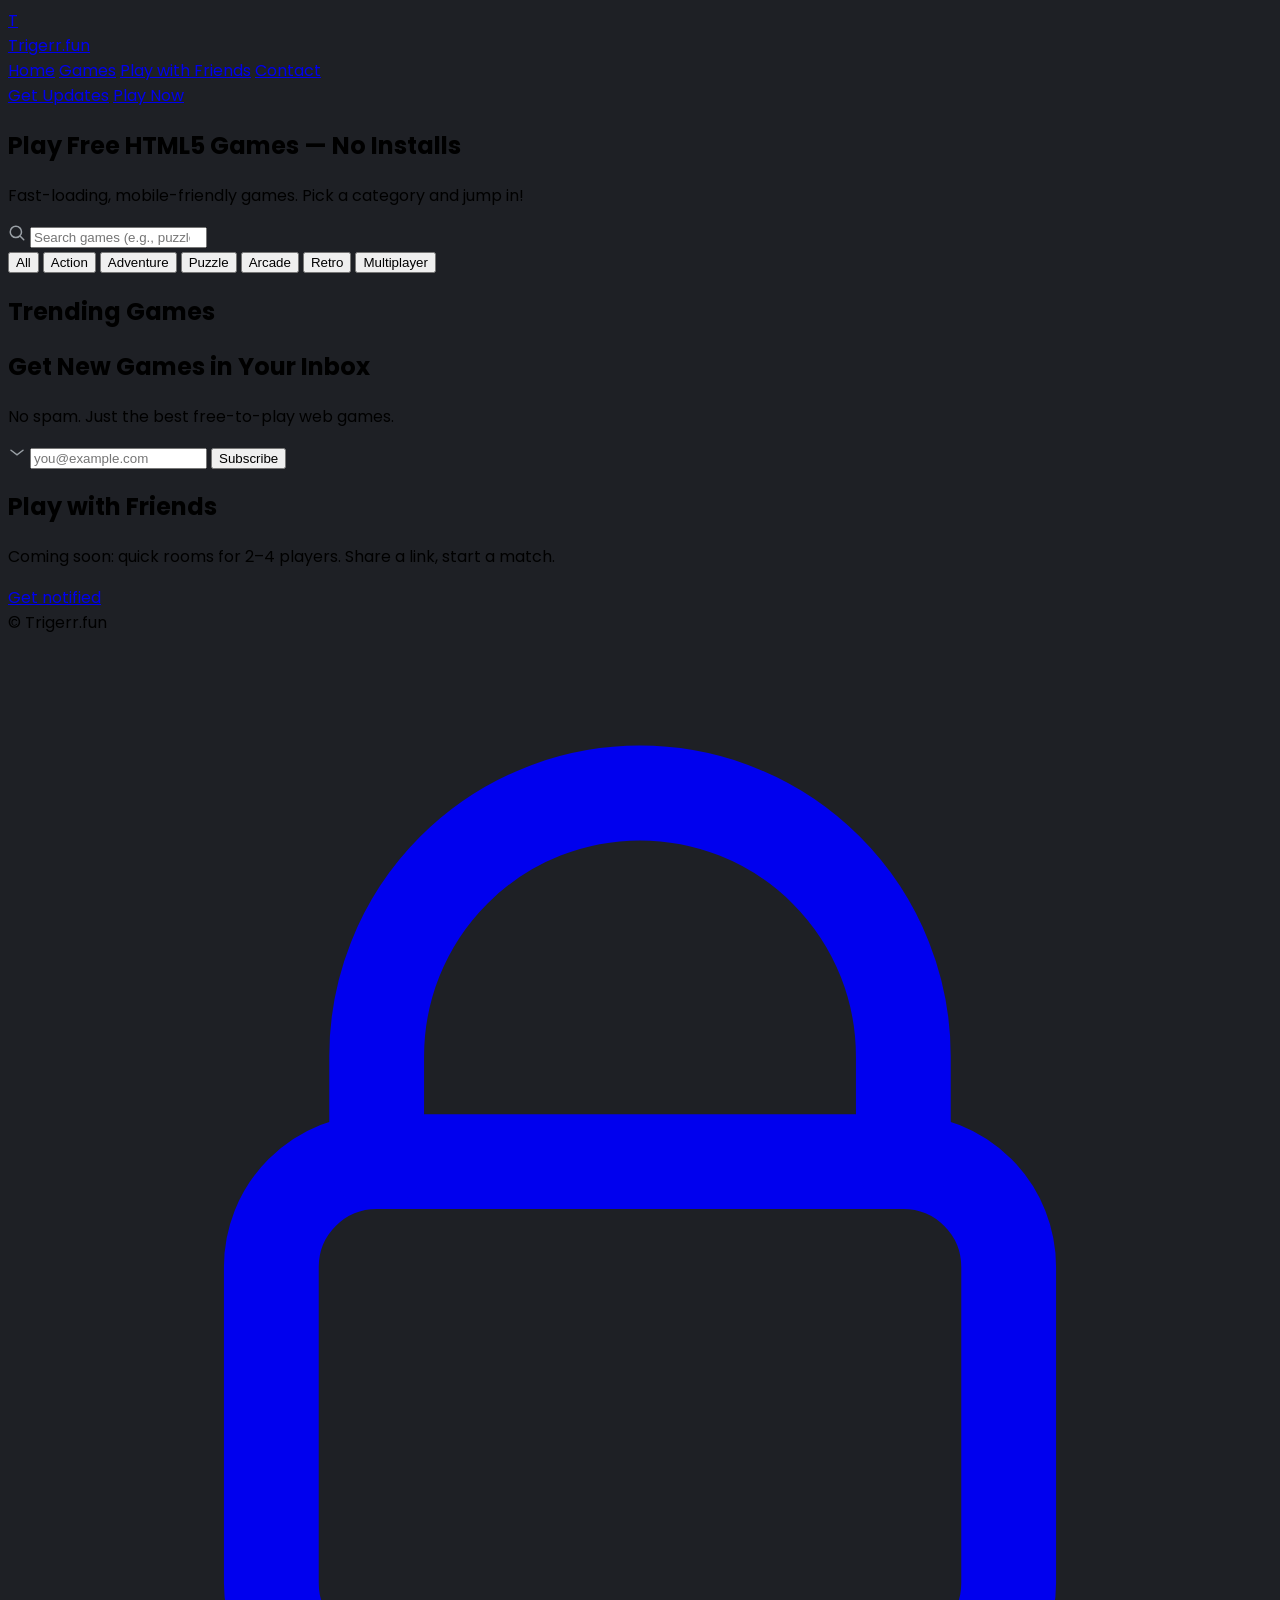
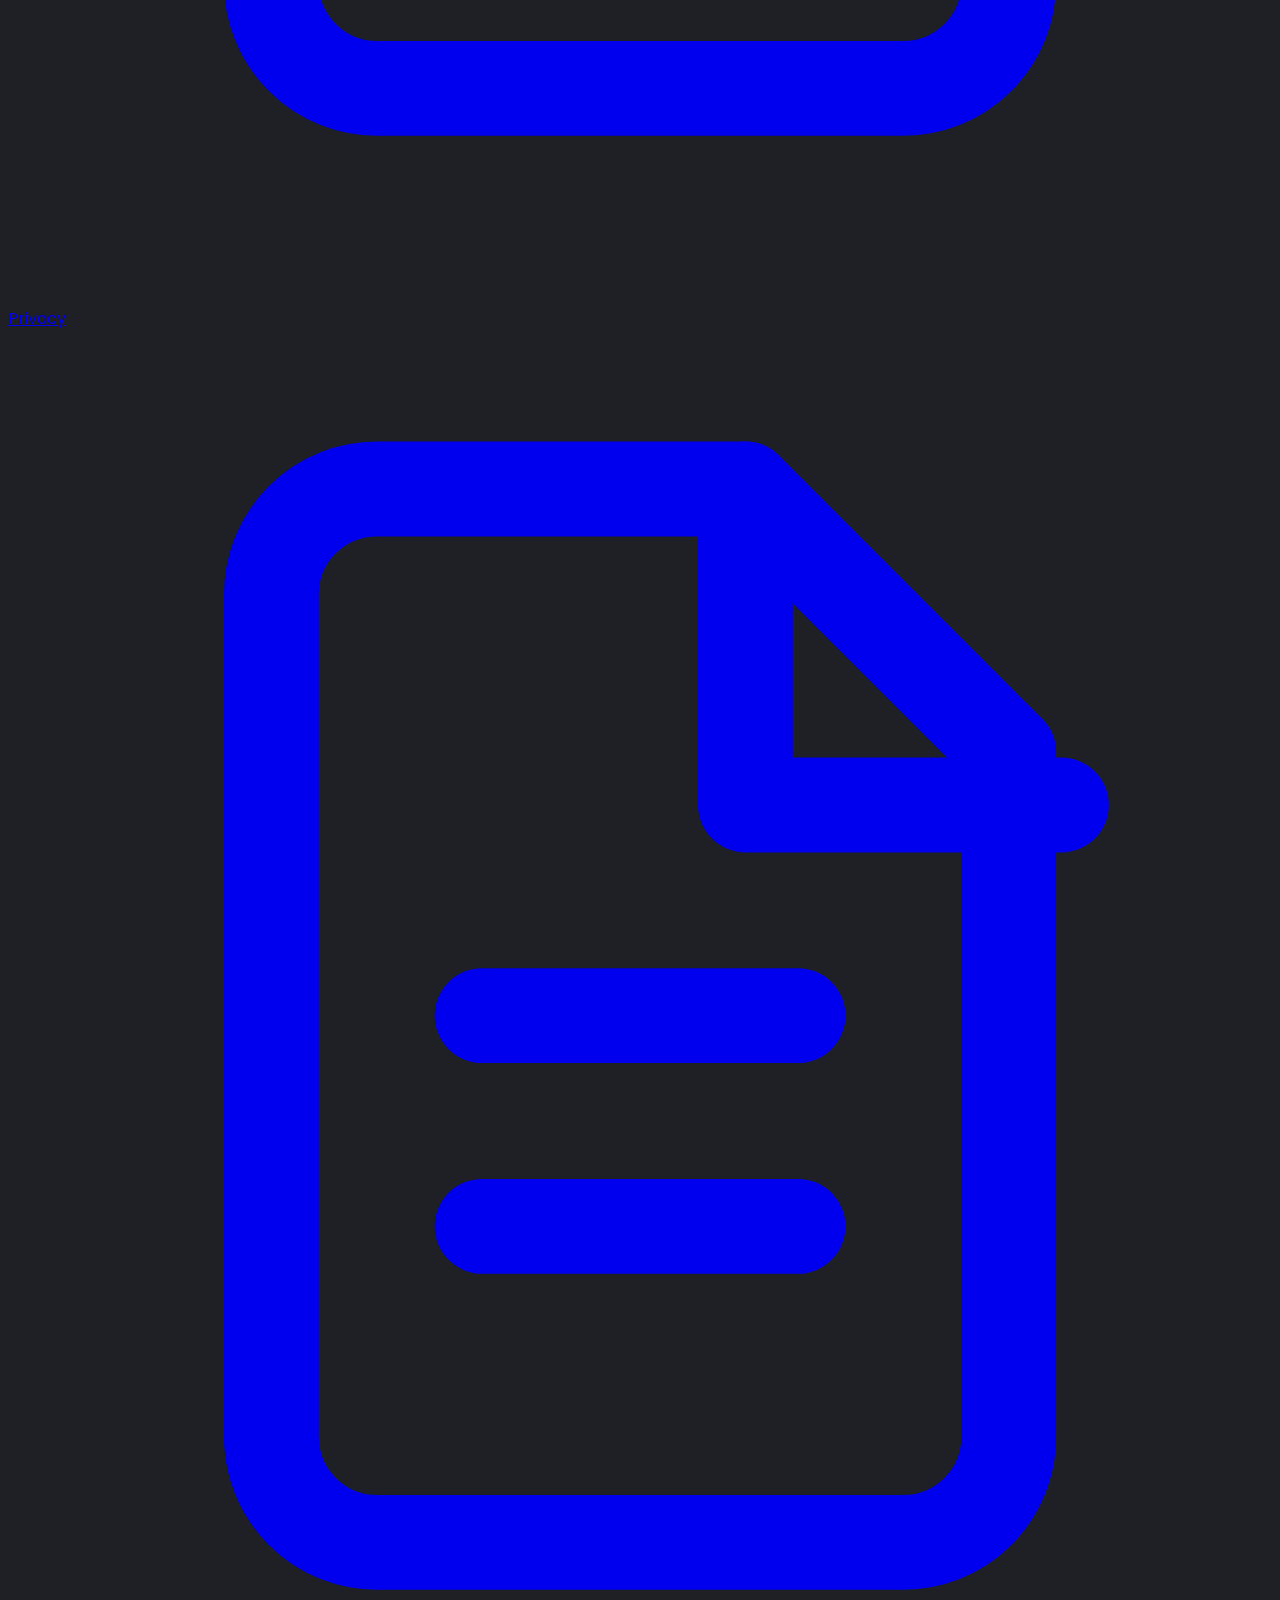
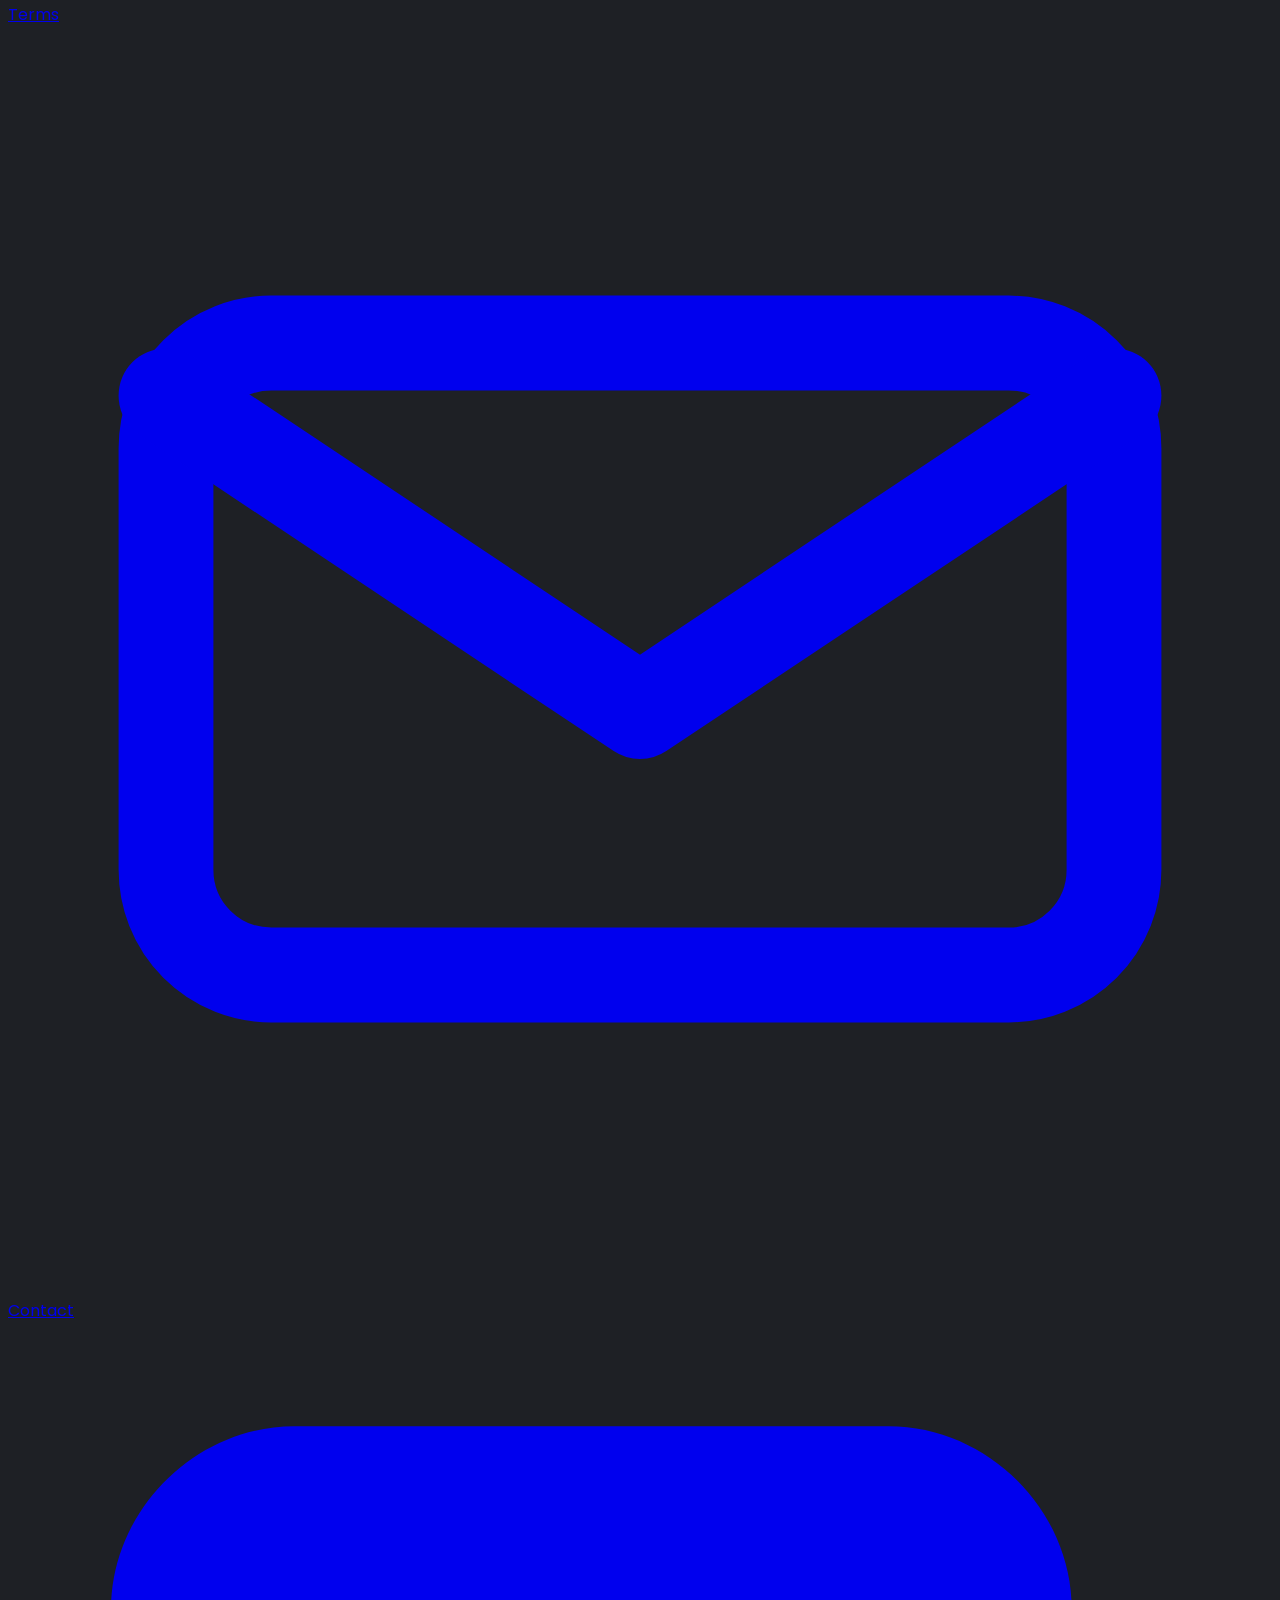
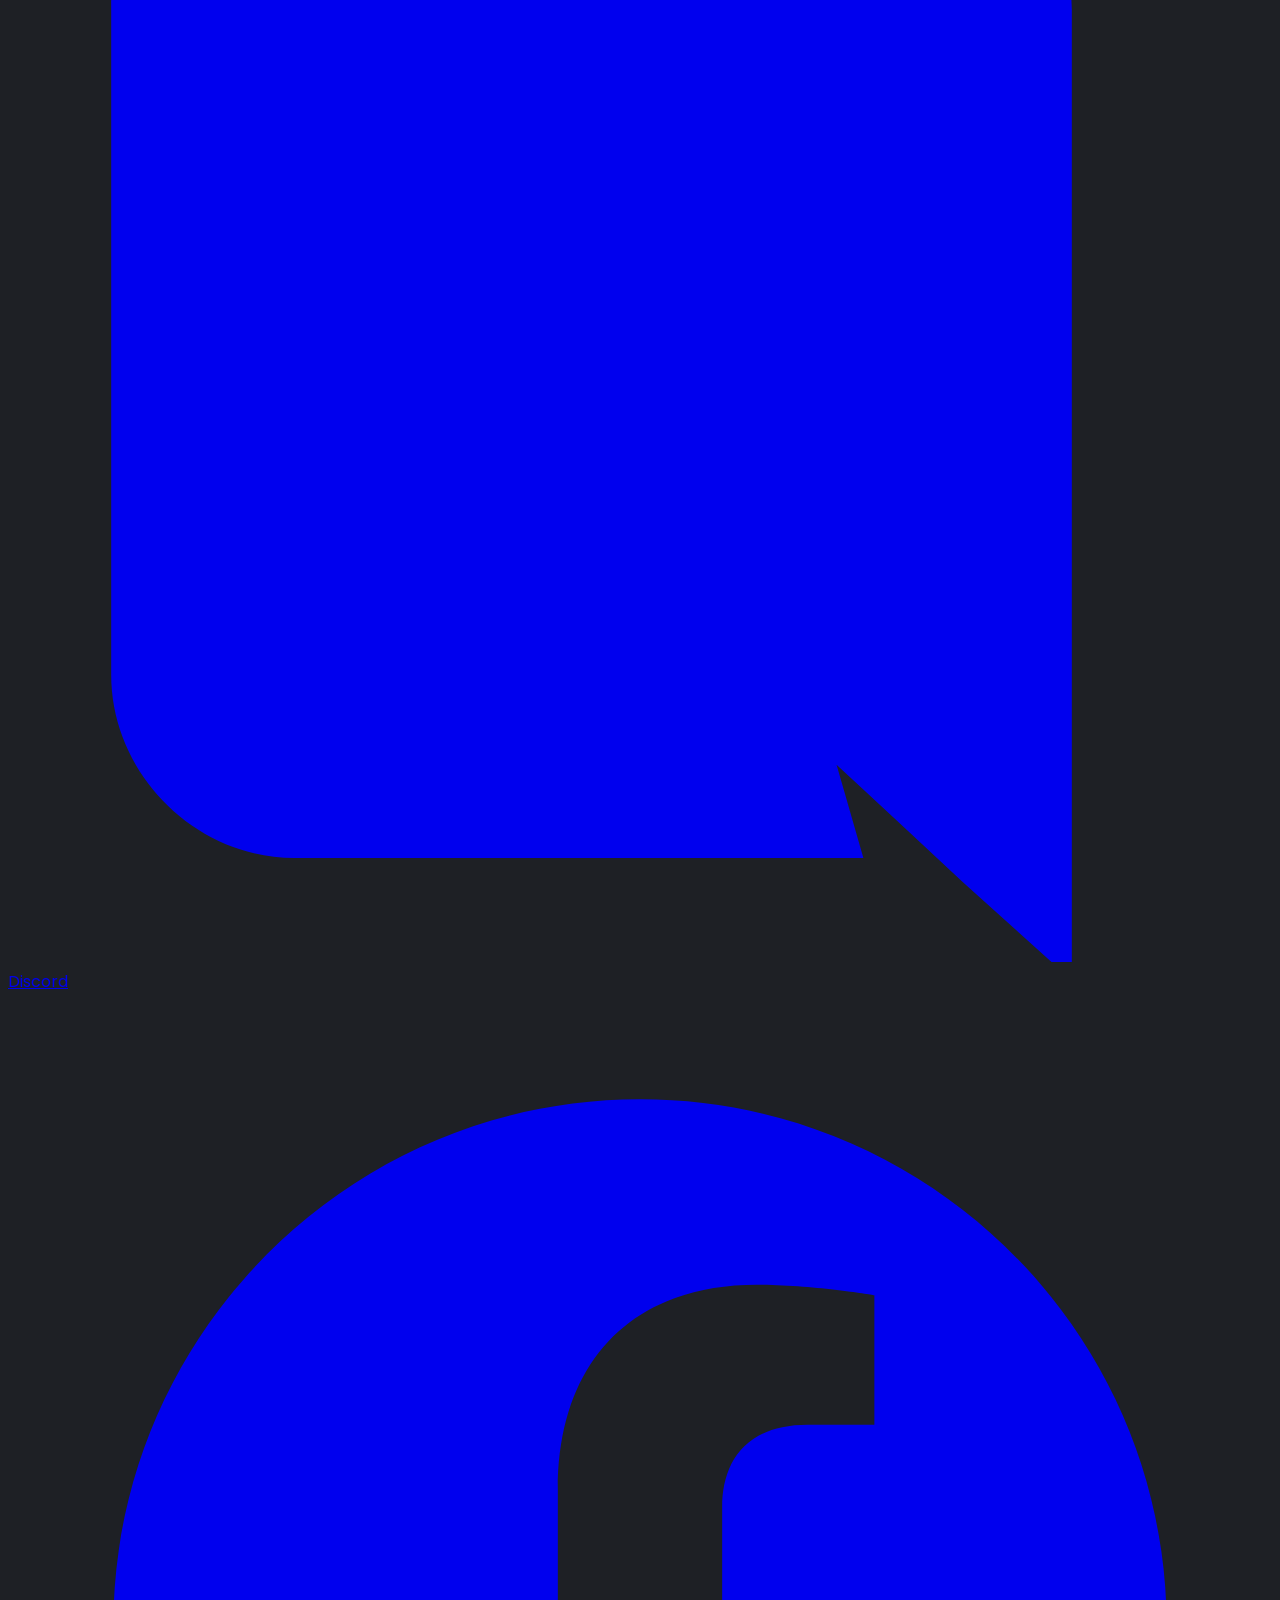
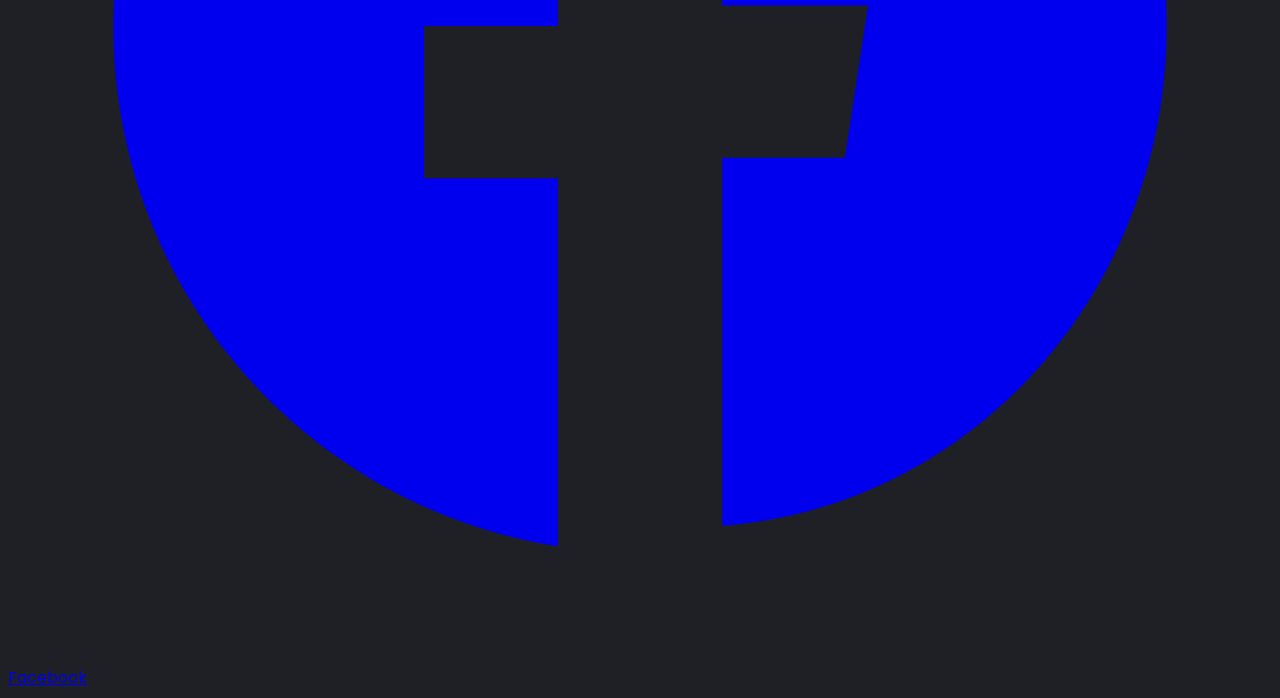
==== commit a5dcdbd3: "Update index.html" ====
--- a/index.html
+++ b/index.html
@@ -1,166 +1,145 @@
 <!DOCTYPE html>
 <html lang="en">
 <head>
-    <meta charset="UTF-8">
-    <!-- This viewport tag is essential for responsiveness and is correctly implemented. -->
-    <meta name="viewport" content="width=device-width, initial-scale=1.0">
-    <title>Trigerr.fun</title>
-    
-    <script src="https://cdn.tailwindcss.com"></script>
-    <link href="https://fonts.googleapis.com/css2?family=Poppins:wght@400;600;700;800&display=swap" rel="stylesheet">
-    
-    <link rel="stylesheet" href="styles.css">
-    
-    <link rel="icon" href="T - Favicon.png" type="image/x-icon" />
+  <meta charset="utf-8" />
+  <meta name="viewport" content="width=device-width, initial-scale=1" />
+  <title>Trigerr.fun — Play Free Online Games</title>
+  <meta name="description" content="Play fast, free HTML5 games on Trigerr.fun. No installs. New games added regularly." />
+  <link rel="canonical" href="https://trigerr.fun/" />
+  <meta property="og:title" content="Trigerr.fun — Play Free Online Games" />
+  <meta property="og:description" content="Fast, free HTML5 games. No installs. Play now!" />
+  <meta property="og:type" content="website" />
+  <meta property="og:url" content="https://trigerr.fun/" />
+  <meta name="theme-color" content="#0e0e12" />
+  <link rel="stylesheet" href="styles.css" />
+  <link rel="gamesheet" href="games.html" />
 </head>
-<body class="bg-gray-900 text-gray-200" style="padding-top: 0px;"> <!-- Added padding to prevent content from hiding behind the fixed header -->
+<body>
+  <header>
+    <div class="container nav" role="navigation" aria-label="Primary">
+      <a class="brand" href="/" aria-label="Trigerr.fun home">
+        <div class="logo" aria-hidden="true"><span>T</span></div>
+        <span>Trigerr.fun</span>
+      </a>
+      <nav class="links">
+        <a href="#" aria-current="page">Home</a>
+        <a href="#games">Games</a>
+        <a href="#friends">Play with Friends</a>
+        <a href="#contact">Contact</a>
+      </nav>
+      <div class="cta">
+        <a class="btn" href="#newsletter">Get Updates</a>
+        <a class="btn btn--primary" href="#featured">Play Now</a>
+      </div>
+    </div>
+    <!-- Add in <head> -->
+<link rel="stylesheet" href="https://cdnjs.cloudflare.com/ajax/libs/font-awesome/6.4.0/css/all.min.css">
+</footer>
 
-    <header class="fixed top-0 left-0 w-full z-50 p-4 flex justify-between items-center px-4 md:px-8 bg-gray-900/80 backdrop-blur-md border-b border-gray-700">
-        <div class="site-logo text-3xl cursor-pointer font-bold text-white" id="site-logo">
-            Trigerr<span class="text-indigo-400">.fun</span>
-        </div>
+  </header>
 
-        <div class="flex items-center gap-4">
-            <div id="desktop-search-bar" class="search-container hidden md:flex">
-                <span class="search-icon">
-                    <svg xmlns="http://www.w3.org/2000/svg" class="h-5 w-5" viewBox="0 0 20 20" fill="currentColor">
-                        <path fill-rule="evenodd" d="M8 4a4 4 0 100 8 4 4 0 000-8zM2 8a6 6 0 1110.89 3.476l4.817 4.817a1 1 0 01-1.414 1.414l-4.816-4.816A6 6 0 012 8z" clip-rule="evenodd" />
-                    </svg>
-                </span>
-                <input type="text" id="searchInput" class="search-input" placeholder="Search for a game...">
-            </div>
-            
-            <button id="mobile-menu-btn" class="header-icon-btn md:hidden">
-                <svg xmlns="http://www.w3.org/2000/svg" class="h-6 w-6" fill="none" viewBox="0 0 24 24" stroke="currentColor" stroke-width="2">
-                    <path stroke-linecap="round" stroke-linejoin="round" d="M4 6h16M4 12h16M4 18h16" />
-                </svg>
-            </button>
-            
-            <button id="mobile-search-btn" class="header-icon-btn md:hidden">
-                <svg xmlns="http://www.w3.org/2000/svg" class="h-6 w-6" fill="none" viewBox="0 0 24 24" stroke="currentColor" stroke-width="2">
-                    <path stroke-linecap="round" stroke-linejoin="round" d="M21 21l-6-6m2-5a7 7 0 11-14 0 7 7 0 0114 0z" />
-                </svg>
-            </button>
-            
-            <nav id="desktop-nav" class="hidden md:flex gap-2">
-                 <button id="play-with-friends-btn" class="header-icon-btn">
-                     <svg xmlns="http://www.w3.org/2000/svg" class="h-6 w-6" fill="none" viewBox="0 0 24 24" stroke="currentColor" stroke-width="2">
-                        <path stroke-linecap="round" stroke-linejoin="round" d="M17 20h-1.58C13.235 20 12 18.765 12 17.22V15a2 2 0 00-2-2H8a2 2 0 00-2 2v2.22c0 1.545-1.235 2.78-2.42 2.78H2m12-2a2 2 0 100-4 2 2 0 000 4zM6 16a2 2 0 100-4 2 2 0 000 4zM12 4a3 3 0 100 6 3 3 0 000-6z" />
-                     </svg>
-                 </button>
-                 <button id="favorite-games-btn" class="header-icon-btn">
-                     <svg xmlns="http://www.w3.org/2000/svg" class="h-6 w-6" fill="none" viewBox="0 0 24 24" stroke="currentColor" stroke-width="2">
-                        <path stroke-linecap="round" stroke-linejoin="round" d="M4.318 6.318a4.5 4.5 0 000 6.364L12 20.364l7.682-7.682a4.5 4.5 0 00-6.364-6.364L12 7.636l-1.318-1.318a4.5 4.5 0 00-6.364 0z" />
-                     </svg>
-                 </button>
-                 <a href="#footer-newsletter" class="header-cta-btn text-sm">✉️Get Updates</a>
-            </nav>
-        </div>
-    </header>
+  <main class="container">
+    <section class="hero" id="featured">
+      <h1>Play Free HTML5 Games — No Installs</h1>
+      <p>Fast-loading, mobile-friendly games. Pick a category and jump in!</p>
+    </section>
 
-    <div id="mobile-search-overlay" class="fixed top-16 left-0 w-full p-4 hidden bg-gray-900/80 backdrop-blur-md border-b border-gray-700 z-40">
-        <div class="search-container mx-auto">
-            <span class="search-icon">
-                <svg xmlns="http://www.w3.org/2000/svg" class="h-5 w-5" viewBox="0 0 20 20" fill="currentColor">
-                    <path fill-rule="evenodd" d="M8 4a4 4 0 100 8 4 4 0 000-8zM2 8a6 6 0 1110.89 3.476l4.817 4.817a1 1 0 01-1.414 1.414l-4.816-4.816A6 6 0 012 8z" clip-rule="evenodd" />
-                </svg>
-            </span>
-            <input type="text" id="mobileSearchInput" class="search-input" placeholder="Search for a game...">
-        </div>
-    </div>
-    
-    <nav id="mobile-menu-overlay" class="fixed top-16 left-0 w-full p-4 hidden bg-gray-900/80 backdrop-blur-md border-b border-gray-700 z-40">
-        <div class="flex flex-col gap-4 items-center">
-            <button id="mobile-play-with-friends-btn" class="header-icon-btn mobile-menu-btn w-full">
-                <svg xmlns="http://www.w3.org/2000/svg" class="h-6 w-6 mr-2" fill="none" viewBox="0 0 24 24" stroke="currentColor" stroke-width="2">
-                    <path stroke-linecap="round" stroke-linejoin="round" d="M17 20h-1.58C13.235 20 12 18.765 12 17.22V15a2 2 0 00-2-2H8a2 2 0 00-2 2v2.22c0 1.545-1.235 2.78-2.42 2.78H2m12-2a2 2 0 100-4 2 2 0 000 4zM6 16a2 2 0 100-4 2 2 0 000 4zM12 4a3 3 0 100 6 3 3 0 000-6z" />
-                </svg>
-                <span>Play with Friends</span>
-            </button>
-            <button id="mobile-favorite-games-btn" class="header-icon-btn mobile-menu-btn w-full">
-                <svg xmlns="http://www.w3.org/2000/svg" class="h-6 w-6 mr-2" fill="none" viewBox="0 0 24 24" stroke="currentColor" stroke-width="2">
-                    <path stroke-linecap="round" stroke-linejoin="round" d="M4.318 6.318a4.5 4.5 0 000 6.364L12 20.364l7.682-7.682a4.5 4.5 0 00-6.364-6.364L12 7.636l-1.318-1.318a4.5 4.5 0 00-6.364 0z" />
-                </svg>
-                <span>Favorite Games</span>
-            </button>
-            <a href="#footer-newsletter" id="mobile-updates-btn" class="header-cta-btn text-sm w-full">
-                <span class="mr-2">✉️</span>
-                <span>Get Updates</span>
-            </a>
-        </div>
-    </nav>
-
-    <main class="flex-1">
-       
-        <section id="hero" class="text-center pt-16 pb-16 px-5">
-            <!-- Hero content goes here -->
-        </section>
-       
-        <section id="game-matrix" class="px-4 md:px-8 max-w-7xl mx-auto">
-            <div id="new-game-grid" class="new-game-grid">
-                <!-- Game cards will be populated by script.js -->
-            </div>
-       </section>
-    </main>
-
-    <footer id="footer-newsletter" class="bg-gray-800 mt-16">
-        <div class="max-w-7xl mx-auto px-4 py-16 text-center">
-            <h2 class="text-3xl font-bold text-white mb-4">Get Notified About New Games</h2>
-            <p class="footer-intro mb-6 max-w-xl mx-auto text-gray-400">
-                Subscribe to our newsletter and be the first to know when new free-to-play web games are released. No spam, just fun.
-            </p>
-            
-            <form class="max-w-md mx-auto flex flex-col sm:flex-row gap-2"> <!-- Ensures form stacks on small screens -->
-                <input type="email" placeholder="your.email@example.com" class="w-full p-3 rounded-lg bg-gray-700 border border-gray-600 text-white focus:outline-none focus:ring-2 focus:ring-offset-2 focus:ring-offset-gray-800 focus:ring-indigo-500" required>
-                <button type="submit" class="header-cta-btn flex-shrink-0">Subscribe</button>
-            </form>
-
-            <div class="mt-12">
-                 <div class="footer-buttons-container flex flex-wrap justify-center items-center gap-4">
-                    <a href="#" class="flex items-center bg-gray-700 text-gray-200 font-semibold py-2 px-5 border-2 border-gray-600 rounded-full hover:bg-gradient-to-r from-purple-500 to-indigo-500 hover:text-white hover:border-transparent transition-all duration-300 transform hover:scale-105">
-                        <svg class="w-5 h-5" fill="currentColor" viewBox="0 0 24 24" aria-hidden="true">
-                            <path d="M9 8h-3v4h3v12h5v-12h3.642l.358-4h-4v-1.667c0-.955.192-1.333 1.115-1.333h2.885v-5h-3.808c-3.596 0-5.192 1.583-5.192 4.615v3.385z" />
-                        </svg>
-                        <span class="ml-2">Facebook</span>
-                    </a>
-                    <a href="#" class="flex items-center bg-gray-700 text-gray-200 font-semibold py-2 px-5 border-2 border-gray-600 rounded-full hover:bg-gradient-to-r from-purple-500 to-indigo-500 hover:text-white hover:border-transparent transition-all duration-300 transform hover:scale-105">
-                        <svg class="w-5 h-5" fill="currentColor" viewBox="0 0 24 24" aria-hidden="true">
-                           <path d="M18.244 2.25h3.308l-7.227 8.26 8.502 11.24H16.17l-5.214-6.817L4.99 21.75H1.68l7.73-8.835L1.254 2.25H8.08l4.713 6.231zm-1.161 17.52h1.833L7.084 4.126H5.117z" />
-                        </svg>
-                        <span class="ml-2">Twitter</span>
-                    </a>
-                    <a href="https://buymeacoffee.com/" class="flex items-center bg-gray-700 text-gray-200 font-semibold py-2 px-5 border-2 border-gray-600 rounded-full hover:bg-gradient-to-r from-purple-500 to-indigo-500 hover:text-white hover:border-transparent transition-all duration-300 transform hover:scale-105">
-                         <svg class="w-5 h-5" fill="currentColor" viewBox="0 0 24 24" aria-hidden="true">
-                            <path d="M12 2c-4.418 0-8 3.582-8 8 0 1.454.387 2.809 1.059 4H4c-1.103 0-2 .897-2 2v2c0 1.103.897 2 2 2h1v2h2v-2h6v2h2v-2h1c1.103 0 2-.897 2-2v-2c0-1.103-.897-2-2-2h-.059A7.96 7.96 0 0 0 20 10c0-4.418-3.582-8-8-8zm0 2c3.314 0 6 2.686 6 6s-2.686 6-6 6-6-2.686-6-6 2.686-6 6-6zM4 16h16v2H4v-2z"/>
-                        </svg>
-                        <span class="ml-2">Buy me a coffee</span>
-                    </a>
-                </div>
-
-                <p class="footer-email mt-8"></p>
-                <a href="./privacy.html" class="footer-privacy text-gray-400 hover:text-indigo-400">Privacy policy📜</a>
-            </div>
-        </div>
-    </footer>
-    
-    <div id="modal-overlay" class="modal-overlay hidden">
-        <div id="modal-container" class="modal-container">
-            <div class="modal-header">
-                <h2 id="modal-title" class="text-2xl font-bold"></h2>
-                <button id="modal-close-btn" class="modal-close-btn">
-                    <svg xmlns="http://www.w3.org/2000/svg" class="h-6 w-6" fill="none" viewBox="0 0 24 24" stroke="currentColor">
-                        <path stroke-linecap="round" stroke-linejoin="round" stroke-width="2" d="M6 18L18 6M6 6l12 12" />
-                    </svg>
-                </button>
-            </div>
-            <div id="modal-body" class="modal-body">
-                <!-- Modal content will be populated by script.js -->
-            </div>
-        </div>
+    <div class="toolbar" aria-label="Game controls">
+      <label class="search" aria-label="Search games">
+        <svg width="18" height="18" viewBox="0 0 24 24" fill="none" aria-hidden="true">
+          <path d="M21 21l-4.3-4.3M10.5 18a7.5 7.5 0 1 1 0-15 7.5 7.5 0 0 1 0 15Z" stroke="#9aa0a6" stroke-width="2" stroke-linecap="round"/>
+        </svg>
+        <input id="search" type="search" placeholder="Search games (e.g., puzzle, racing)" autocomplete="off" />
+      </label>
+      <div class="pills" role="tablist" aria-label="Categories">
+        <button class="pill" data-filter="all" data-active="true">All</button>
+        <button class="pill" data-filter="action">Action</button>
+        <button class="pill" data-filter="adventure">Adventure</button>
+        <button class="pill" data-filter="puzzle">Puzzle</button>
+        <button class="pill" data-filter="arcade">Arcade</button>
+        <button class="pill" data-filter="retro">Retro</button>
+        <button class="pill" data-filter="multiplayer">Multiplayer</button>
+      </div>
     </div>
 
-    <script src="script.js"></script>
+    <section class="section" id="games" aria-live="polite">
+      <h2>Trending Games</h2>
+      <div class="grid" id="grid"></div>
+    </section>
+    <div class="grid" id="grid"></div>
 
+    <section class="section" id="newsletter">
+      <h2>Get New Games in Your Inbox</h2>
+      <p class="meta">No spam. Just the best free-to-play web games.</p>
+      <form class="toolbar" action="https://formsubmit.co/" method="post" onsubmit="alert('Thanks! You\'re in.');">
+        <label class="search" aria-label="Email address">
+          <svg width="18" height="18" viewBox="0 0 24 24" fill="none" aria-hidden="true">
+            <path d="M4 7l8 6 8-6" stroke="#9aa0a6" stroke-width="2" stroke-linecap="round"/>
+          </svg>
+          <input type="email" name="email" placeholder="you@example.com" required />
+        </label>
+        <button class="btn btn--primary" type="submit">Subscribe</button>
+      </form>
+    </section>
+
+    <section class="section" id="friends">
+      <h2>Play with Friends</h2>
+      <p class="meta">Coming soon: quick rooms for 2–4 players. Share a link, start a match.</p>
+      <div class="actions"><a class="btn" href="#newsletter">Get notified</a></div>
+    </section>
+  </main>
+<footer>
+  <div class="container footer">
+    <div>© <span id="year"></span> Trigerr.fun</div>
+    <div class="footer-links">
+      <!-- Privacy -->
+      <a href="./privacy.html">
+        <svg class="icon" viewBox="0 0 24 24" fill="none" stroke="currentColor" stroke-width="1.8" stroke-linecap="round" stroke-linejoin="round">
+          <rect x="5" y="10" width="14" height="10" rx="2"></rect>
+          <path d="M7 10V8a5 5 0 0 1 10 0v2"></path>
+        </svg>
+        <span>Privacy</span>
+      </a>
+
+      <!-- Terms -->
+      <a href="./terms.html">
+        <svg class="icon" viewBox="0 0 24 24" fill="none" stroke="currentColor" stroke-width="1.8" stroke-linecap="round" stroke-linejoin="round">
+          <path d="M7 3h7l5 5v13a2 2 0 0 1-2 2H7a2 2 0 0 1-2-2V5a2 2 0 0 1 2-2z"></path>
+          <path d="M14 3v6h6"></path>
+          <path d="M9 13h6M9 17h6"></path>
+        </svg>
+        <span>Terms</span>
+      </a>
+
+      <!-- Contact -->
+      <a href="./contact.html">
+        <svg class="icon" viewBox="0 0 24 24" fill="none" stroke="currentColor" stroke-width="1.8" stroke-linecap="round" stroke-linejoin="round">
+          <rect x="3" y="6" width="18" height="12" rx="2"></rect>
+          <path d="M3 7l9 6 9-6"></path>
+        </svg>
+        <span>Contact</span>
+      </a>
+
+      <!-- Discord -->
+      <a href="https://discord.gg/YourInviteCode" target="_blank" rel="noopener">
+        <svg class="icon" viewBox="0 0 245 240" xmlns="http://www.w3.org/2000/svg">
+          <path fill="currentColor" d="M104.4 104.8c-5.7 0-10.2 5-10.2 11.1s4.6 11.1 10.2 11.1c5.7 0 10.2-5 10.2-11.1s-4.5-11.1-10.2-11.1zm36.2 0c-5.7 0-10.2 5-10.2 11.1s4.6 11.1 10.2 11.1c5.7 0 10.2-5 10.2-11.1s-4.5-11.1-10.2-11.1z"/>
+          <path fill="currentColor" d="M189.5 20h-134C36.3 20 20 36.3 20 55.5v129C20 203.7 36.3 220 55.5 220h110.3l-5.2-18.1 12.6 11.7 11.9 11.1 21.1 19V55.5c0-19.2-16.3-35.5-35.5-35.5z"/>
+        </svg>
+        <span>Discord</span>
+      </a>
+
+      <!-- Facebook -->
+      <a href="https://facebook.com/YourPageName" target="_blank" rel="noopener">
+        <svg class="icon" viewBox="0 0 24 24" fill="currentColor">
+          <path d="M22 12c0-5.52-4.48-10-10-10S2 6.48 2 12c0 5 3.66 9.13 8.44 9.88v-6.99h-2.54v-2.89h2.54V9.41c0-2.51 1.49-3.89 3.77-3.89 1.09 0 2.24.2 2.24.2v2.46h-1.26c-1.24 0-1.63.77-1.63 1.56v1.87h2.77l-.44 2.89h-2.33v6.99C18.34 21.13 22 17 22 12z"/>
+        </svg>
+        <span>Facebook</span>
+      </a>
+    </div>
+  </div>
+</footer>
+
+  <script src="script.js"></script>
 </body>
 </html>
-
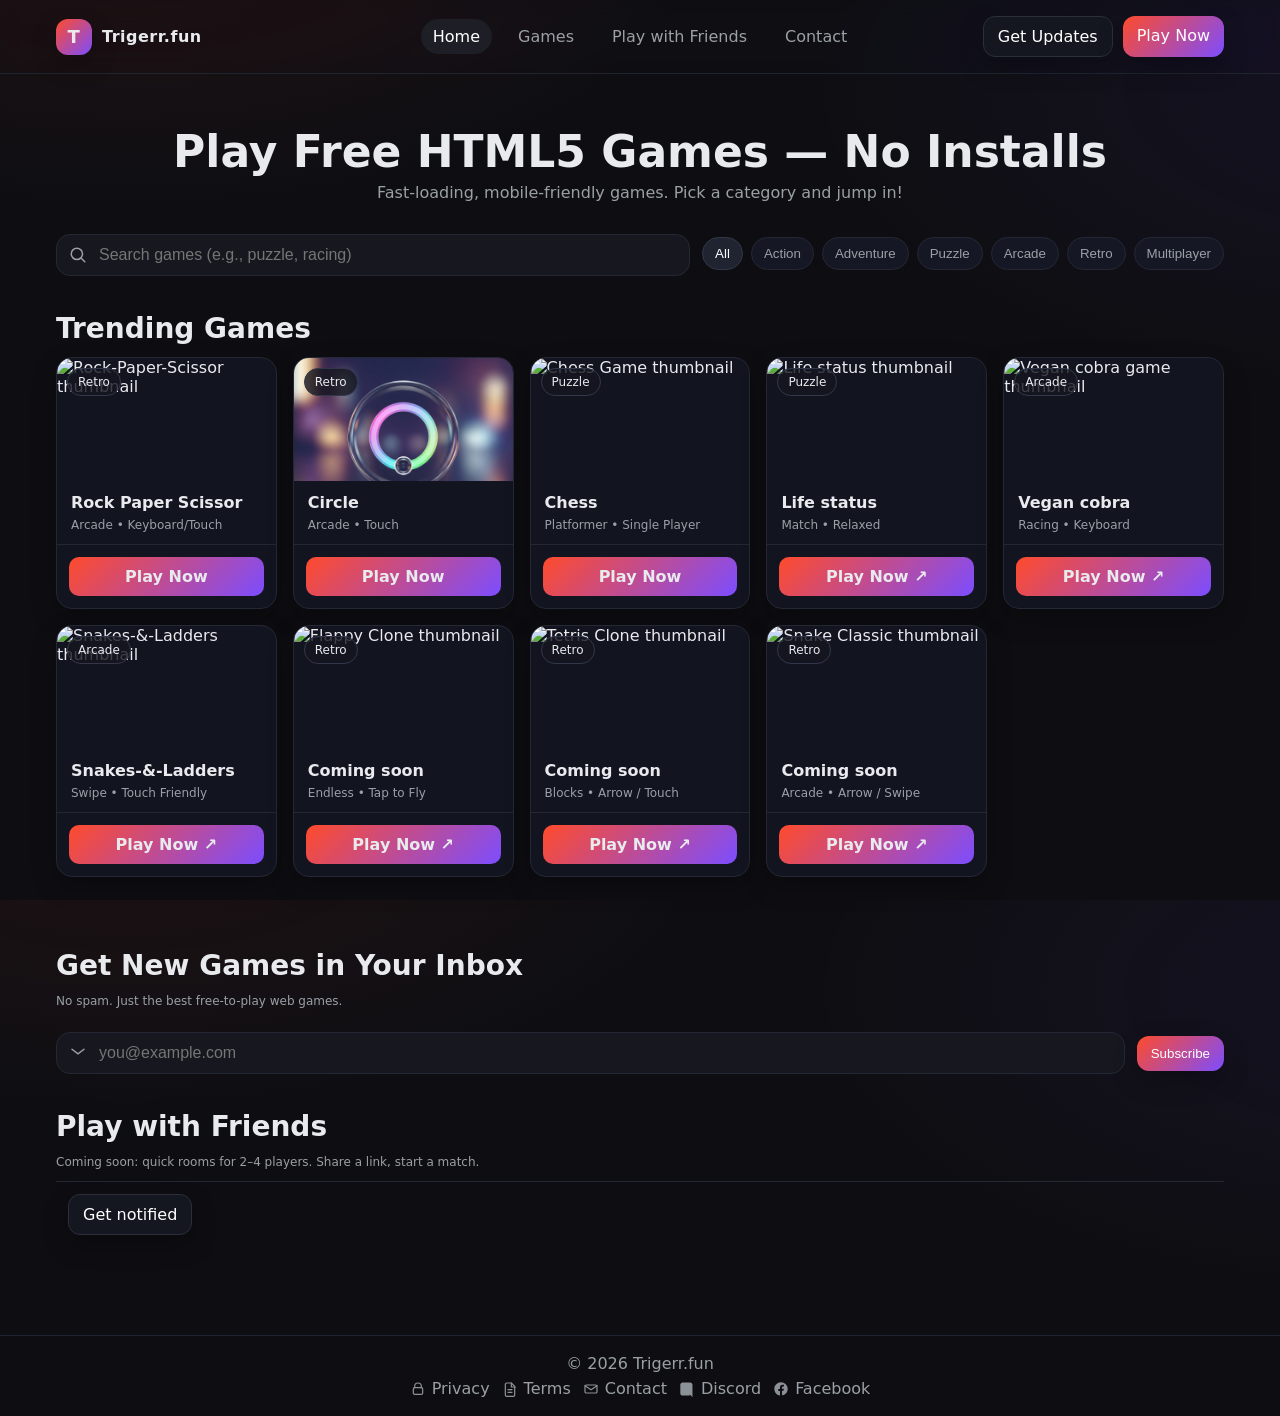
==== commit 2fad68a3: "Update index.html" ====
--- a/index.html
+++ b/index.html
@@ -25,7 +25,7 @@
         <a href="#" aria-current="page">Home</a>
         <a href="#games">Games</a>
         <a href="#friends">Play with Friends</a>
-        <a href="#contact">Contact</a>
+        <a href="./contact.html">Contact</a>
       </nav>
       <div class="cta">
         <a class="btn" href="#newsletter">Get Updates</a>
@@ -143,3 +143,4 @@
   <script src="script.js"></script>
 </body>
 </html>
+
--- a/styles.css
+++ b/styles.css
@@ -1,276 +1,98 @@
-@import url('https://fonts.googleapis.com/css2?family=Poppins:wght@400;600;700;800&display=swap');
+:root {
+  --bg: #0e0e12;
+  --panel: #17171f;
+  --muted: #9aa0a6;
+  --text: #e8eaed;
+  --brand: #ff4b2b;
+  --brand-2: #7c4dff;
+  --ok: #22c55e;
+  --warn: #f59e0b;
+  --radius: 16px;
+  --shadow: 0 10px 25px rgba(0,0,0,.25);
+}
+* { box-sizing: border-box; }
+html, body { height: 100%; }
+body {
+  margin: 0;
+  font-family: system-ui, -apple-system, Segoe UI, Roboto, Ubuntu, Cantarell, "Helvetica Neue", Arial, "Noto Sans", "Apple Color Emoji", "Segoe UI Emoji";
+  color: var(--text);
+  background: radial-gradient(1200px 600px at 10% -10%, rgba(255,75,43,.07), transparent 50%),
+              radial-gradient(1200px 600px at 110% 10%, rgba(124,77,255,.07), transparent 50%),
+              var(--bg);
+}
+a { color: inherit; text-decoration: none; }
+header {
+  position: sticky; top: 0; z-index: 50;
+  backdrop-filter: saturate(140%) blur(8px);
+  background: color-mix(in oklab, var(--bg), #000 25% / 75%);
+  border-bottom: 1px solid #1f2430;
+}
+.container { max-width: 1200px; margin: 0 auto; padding: 16px; }
+.nav {
+  display: grid; grid-template-columns: 1fr auto 1fr; align-items: center; gap: 12px;
+}
+.brand { display: flex; align-items: center; gap: 10px; font-weight: 800; letter-spacing: .5px; }
+.logo { width: 36px; aspect-ratio: 1; border-radius: 12px; background: linear-gradient(135deg, var(--brand), var(--brand-2)); box-shadow: var(--shadow); display: grid; place-items: center; font-weight: 900; }
+.logo span { font-size: 18px; }
+.links { display: flex; gap: 14px; justify-content: center; }
+.links a { padding: 8px 12px; border-radius: 999px; color: var(--muted); }
+.links a[aria-current="page"], .links a:hover { color: white; background: #1e1e27; }
+.cta { justify-self: end; display: flex; gap: 10px; }
+.btn { padding: 10px 14px; border-radius: 12px; border: 1px solid #2a2f3a; background: #141620; color: #fff; box-shadow: var(--shadow); }
+.btn--primary { background: linear-gradient(135deg, var(--brand), var(--brand-2)); border: none; }
+.hero { padding: 28px 16px 8px; text-align: center; }
+.hero h1 { margin: 8px 0 6px; font-size: clamp(24px, 2.2vw + 18px, 44px); }
+.hero p { margin: 0; color: var(--muted); }
 
-/* --- General Styles --- */
-body {
-    font-family: 'Poppins', sans-serif;
-    background-color: #1e2025;
+.toolbar { display: grid; grid-template-columns: 1fr auto; gap: 12px; margin: 24px 0; align-items: center; }
+.search { display: flex; gap: 10px; align-items: center; background: var(--panel); border: 1px solid #242834; border-radius: 14px; padding: 10px 12px; }
+.search input { flex: 1; background: transparent; border: 0; color: #fff; outline: none; font-size: 16px; }
+.pills { display: flex; gap: 8px; overflow: auto; padding-bottom: 4px; }
+.pill { padding: 8px 12px; border-radius: 999px; background: #151824; border: 1px solid #242834; color: var(--muted); white-space: nowrap; cursor: pointer; }
+.pill[data-active="true"] { background: #1f2430; color: #fff; border-color: #32384a; }
+
+.grid { display: grid; grid-template-columns: repeat(auto-fill, minmax(220px, 1fr)); gap: 16px; }
+.card { background: #121420; border: 1px solid #242834; border-radius: var(--radius); overflow: hidden; box-shadow: var(--shadow); display: grid; grid-template-rows: auto 1fr auto; }
+.thumb { position: relative; aspect-ratio: 16/9; overflow: hidden; }
+.thumb img { width: 100%; height: 100%; object-fit: cover; display: block; transition: transform .5s ease; }
+.badge { position: absolute; top: 10px; left: 10px; background: rgba(20, 22, 32, .8); border: 1px solid #32384a; padding: 6px 10px; border-radius: 999px; font-size: 12px; }
+.card:hover .thumb img { transform: scale(1.06); }
+.body { padding: 12px 14px; display: grid; gap: 6px; }
+.title { font-weight: 700; }
+.meta { font-size: 12px; color: var(--muted); }
+.actions { display: flex; gap: 8px; padding: 12px; border-top: 1px solid #242834; }
+.play { flex: 1; text-align: center; padding: 10px 12px; border-radius: 10px; background: #1b1f2b; border: 1px solid #2b3140; font-weight: 700; }
+.play--primary { background: linear-gradient(135deg, var(--brand), var(--brand-2)); border: none; }
+
+.section { margin: 36px 0; }
+.section h2 { margin: 0 0 12px; font-size: clamp(18px, 1.6vw + 12px, 28px); }
+
+footer { margin-top: 36px; border-top: 1px solid #1f2430; }
+.footer { display: grid; gap: 10px; padding: 18px 16px; color: var(--muted); }
+
+@media (prefers-reduced-motion: reduce) { .card:hover .thumb img { transform: none; } }
+.footer-links {
+  display: flex;
+  gap: 12px;
+  flex-wrap: wrap;
 }
-
-/* --- Header Icons --- */
-.header-icon-btn {
-    display: flex;
-    align-items: center;
-    justify-content: center;
-    width: 40px;
-    height: 40px;
-    border-radius: 50%;
-    background-color: #1f2937;
-    border: 1px solid #374151;
-    color: #d1d5db;
-    transition: all 0.2s ease-in-out;
+.footer-links a {
+  display: inline-flex;
+  align-items: center;
+  gap: 6px;
+  color: inherit;
+  text-decoration: none;
 }
-
-.header-icon-btn:hover {
-    background-color: #374151;
-    color: #f9fafb;
-    transform: scale(1.05);
+.footer-links a .icon {
+  width: 16px;
+  height: 16px;
+  opacity: 0.9;
 }
-.header-icon-btn.mobile-menu-btn {
-    width: 100%;
-    height: auto;
-    border-radius: 9999px;
-    padding: 0.75rem 1rem;
-    justify-content: flex-start;
+.footer-links a:hover { color: #fff; }
+.container.footer {
+  text-align: center;
+  display: flex;
+  flex-direction: column;
+  align-items: center;
+  gap: 6px; /* space between lines if there are multiple rows */
 }
-
-/* --- Search Bar Styles --- */
-.search-container {
-    max-width: 400px;
-    margin: 0;
-    position: relative;
-}
-
-.search-input {
-    width: 100%;
-    padding: 10px 20px 10px 50px;
-    border-radius: 9999px;
-    border: 1px solid #374151;
-    font-size: 0.9rem;
-    color: #f9fafb;
-    background-color: #1f2937;
-    transition: all 0.2s ease-in-out;
-}
-
-.search-input:focus {
-    outline: none;
-    border-color: #6366f1;
-    box-shadow: 0 0 0 3px rgba(99, 102, 241, 0.2);
-}
-
-.search-icon {
-    position: absolute;
-    top: 50%;
-    left: 20px;
-    transform: translateY(-50%);
-    color: #9ca3af;
-}
-
-/* --- Section Title Styles --- */
-.section-title {
-    font-size: 2.25rem;
-    font-weight: 800;
-    color: #f9fafb;
-    margin-bottom: 2rem;
-    text-align: center;
-}
-
-/* --- New Game Grid Styles --- */
-.new-game-grid {
-    display: grid;
-    /* This is a perfect responsive pattern. It creates as many columns as can fit,
-       with a minimum width of 250px, and they'll grow to fill the space. */
-    grid-template-columns: repeat(auto-fill, minmax(250px, 1fr));
-    gap: 1.5rem;
-}
-
-/* --- Game Card Styles --- */
-.game-card {
-    background-color: transparent;
-    border-radius: 1rem;
-    overflow: hidden;
-    border: 1px solid rgba(55, 65, 81, 0.5);
-    text-decoration: none;
-    color: inherit;
-    transition: transform 0.2s ease, box-shadow 0.2s ease;
-    display: flex;
-    flex-direction: column;
-    position: relative;
-}
-
-.game-card:hover {
-    transform: translateY(-5px);
-    box-shadow: 0 10px 15px -3px rgba(79, 70, 229, 0.2), 0 4px 6px -2px rgba(79, 70, 229, 0.15);
-}
-
-.game-thumbnail {
-    width: 100%;
-    height: auto; /* This ensures images scale proportionally */
-    aspect-ratio: 16 / 9;
-    object-fit: cover;
-    border-radius: 0.75rem;
-}
-
-.game-card-icon {
-    font-size: 4rem;
-    text-align: center;
-    padding: 2rem 1rem;
-    line-height: 1;
-    border-radius: 0.75rem;
-    height: 150px;
-    display: flex;
-    align-items: center;
-    justify-content: center;
-    border: 1px solid rgba(55, 65, 81, 0.5);
-}
-
-.game-card-content {
-    padding: 1rem 0.5rem;
-    display: flex;
-    flex-direction: column;
-    flex-grow: 1;
-    background: linear-gradient(to top, rgba(17, 24, 39, 0.8) 50%, transparent);
-    margin-top: -60px;
-    position: relative;
-    z-index: 2;
-    border-radius: 0 0 0.75rem 0.75rem;
-}
-
-.game-card-title {
-    font-size: 1.25rem;
-    font-weight: 700;
-    color: #f9fafb;
-    margin-bottom: 0.5rem;
-}
-
-/* --- Star Rating Styles --- */
-.star-rating {
-    display: flex;
-    align-items: center;
-    margin-bottom: 1rem;
-    color: #fcd34d;
-}
-
-.star-rating svg {
-    width: 1.25rem;
-    height: 1.25rem;
-    margin-right: 2px;
-}
-
-.rating-text {
-    margin-left: 0.5rem;
-    font-size: 0.9rem;
-    font-weight: 600;
-    color: #9ca3af;
-}
-
-.game-card-cta {
-    margin-top: auto;
-    text-decoration: none;
-    color: inherit;
-}
-
-/* --- CTA Button Styles --- */
-.header-cta-btn {
-    display: inline-flex;
-    align-items: center;
-    justify-content: center;
-    padding: 0.5rem 1rem;
-    border-radius: 9999px;
-    font-weight: 600;
-    color: white;
-    background-color: #4f46e5;
-    transition: background-color 0.2s ease-in-out, transform 0.2s ease-in-out;
-}
-
-.header-cta-btn:hover {
-    background-color: #4338ca;
-    transform: scale(1.05);
-}
-
-/* --- Favorite Button Styles --- */
-.favorite-btn {
-    position: absolute;
-    top: 1rem;
-    right: 1rem;
-    background-color: rgba(31, 41, 55, 0.8);
-    backdrop-filter: blur(5px);
-    border: none;
-    border-radius: 50%;
-    width: 2.5rem;
-    height: 2.5rem;
-    display: flex;
-    align-items: center;
-    justify-content: center;
-    cursor: pointer;
-    color: #d1d5db;
-    transition: all 0.2s ease;
-    z-index: 10;
-}
-
-.favorite-btn:hover {
-    transform: scale(1.1);
-    color: #fcd34d;
-}
-
-.favorite-btn-active {
-    color: #fcd34d;
-    fill: currentColor;
-}
-
-/* --- Modal Styles --- */
-.modal-overlay {
-    position: fixed;
-    top: 0;
-    left: 0;
-    width: 100%;
-    height: 100%;
-    background-color: rgba(0, 0, 0, 0.75);
-    display: flex;
-    align-items: center;
-    justify-content: center;
-    z-index: 1000;
-    transition: opacity 0.3s ease;
-}
-
-.modal-container {
-    background-color: #1f2937;
-    border-radius: 1rem;
-    padding: 1.5rem;
-    /* Using max-width ensures the modal doesn't get too wide on large screens,
-       while width: 90% (or similar) would make it flexible on small screens.
-       Your Tailwind classes handle this well. */
-    max-width: 90%;
-    width: 700px;
-    max-height: 90vh;
-    overflow-y: auto;
-    position: relative;
-}
-
-.modal-header {
-    display: flex;
-    justify-content: space-between;
-    align-items: center;
-    margin-bottom: 1rem;
-    border-bottom: 1px solid #374151;
-    padding-bottom: 1rem;
-}
-
-.modal-close-btn {
-    background: none;
-    border: none;
-    color: #9ca3af;
-    cursor: pointer;
-    transition: color 0.2s ease;
-}
-
-.modal-close-btn:hover {
-    color: #e5e7eb;
-}
-
-.modal-body {
-    padding: 1rem 0;
-}
-
-.hidden {
-    display: none;
-}
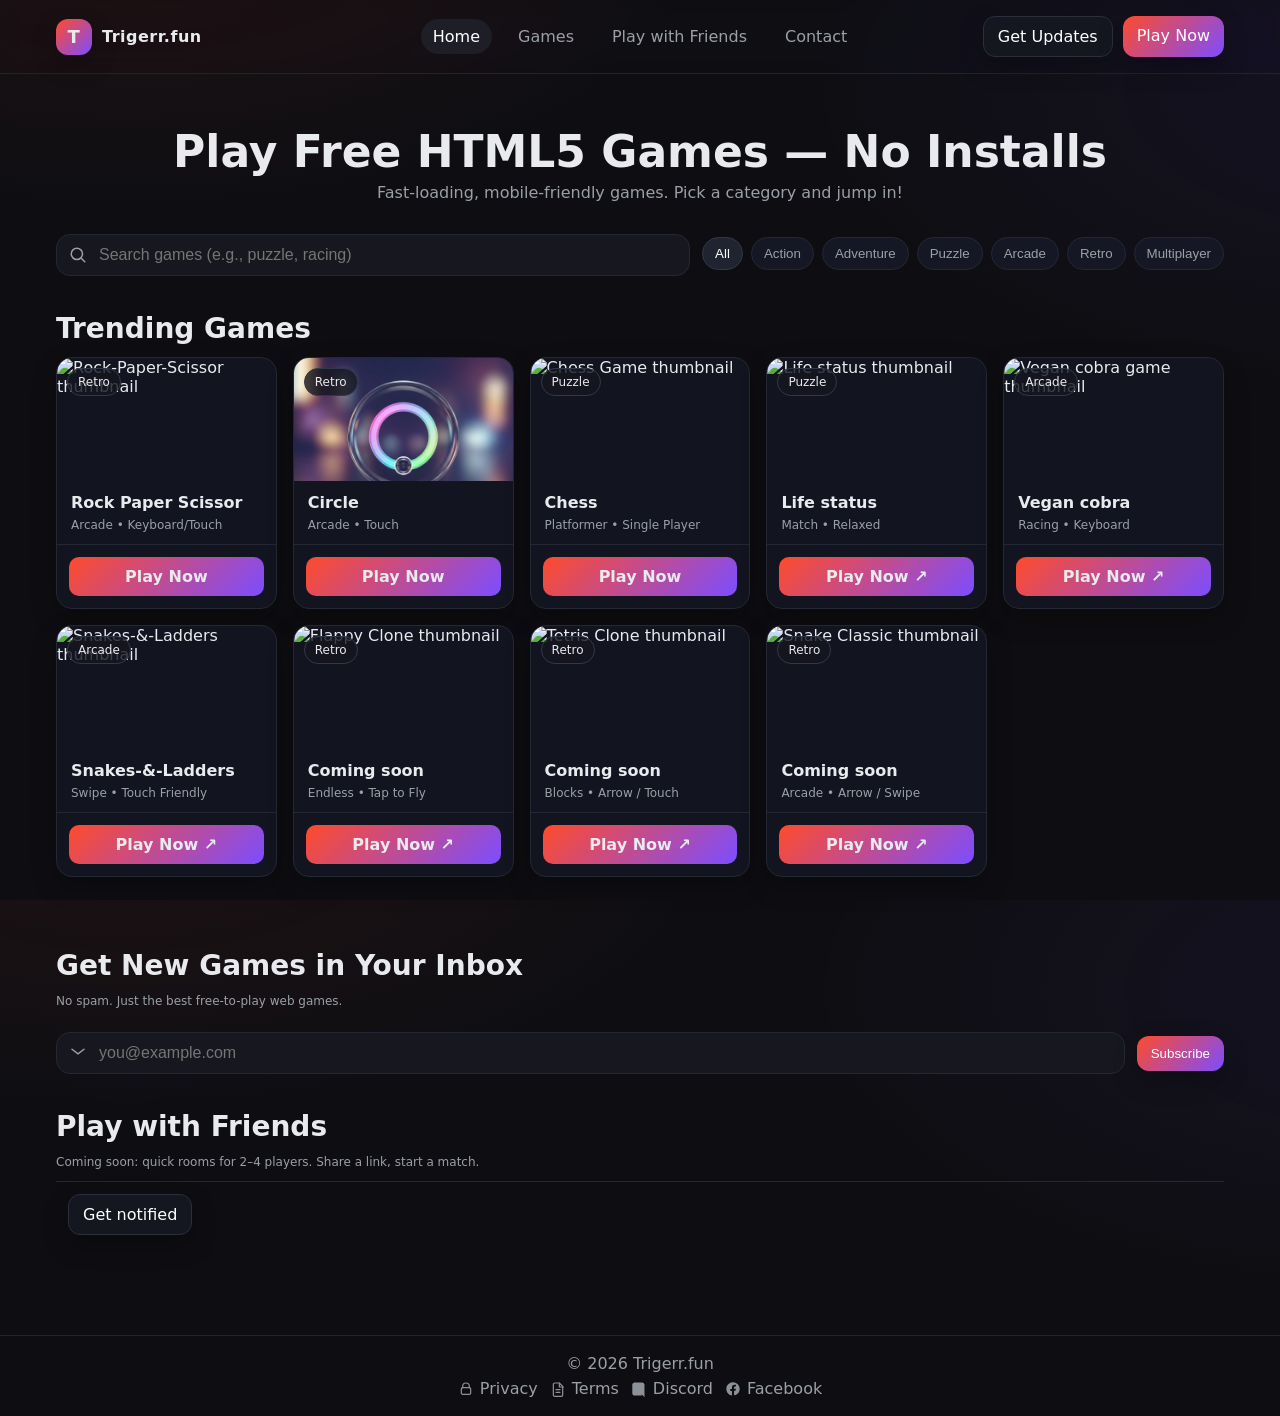
==== commit 8d88aa8d: "Update index.html" ====
--- a/index.html
+++ b/index.html
@@ -110,16 +110,6 @@
         </svg>
         <span>Terms</span>
       </a>
-
-      <!-- Contact -->
-      <a href="./contact.html">
-        <svg class="icon" viewBox="0 0 24 24" fill="none" stroke="currentColor" stroke-width="1.8" stroke-linecap="round" stroke-linejoin="round">
-          <rect x="3" y="6" width="18" height="12" rx="2"></rect>
-          <path d="M3 7l9 6 9-6"></path>
-        </svg>
-        <span>Contact</span>
-      </a>
-
       <!-- Discord -->
       <a href="https://discord.gg/YourInviteCode" target="_blank" rel="noopener">
         <svg class="icon" viewBox="0 0 245 240" xmlns="http://www.w3.org/2000/svg">
@@ -144,3 +134,4 @@
 </body>
 </html>
 
+
--- a/styles.css
+++ b/styles.css
@@ -96,3 +96,62 @@
   align-items: center;
   gap: 6px; /* space between lines if there are multiple rows */
 }
+/* =================================== */
+/* Responsive Fixes for Smaller Screens */
+/* =================================== */
+
+@media (max-width: 768px) {
+  /*
+   * Adjusts the header navigation for tablets and mobiles.
+   * Stacks the brand, links, and CTA buttons vertically
+   * and centers them for a clean look on narrow screens.
+  */
+  .nav {
+    grid-template-columns: 1fr; /* Switch to a single-column layout */
+    gap: 20px;
+    padding: 16px 20px;
+  }
+
+  .links {
+    justify-content: center; /* Center the navigation links */
+    flex-wrap: wrap;         /* Allow links to wrap if needed */
+  }
+
+  .cta {
+    justify-self: center; /* Center the CTA buttons */
+  }
+
+  /*
+   * Stacks the search bar and filter pills on top of each other
+   * instead of side-by-side to prevent them from squeezing together.
+  */
+  .toolbar {
+    grid-template-columns: 1fr; /* Make the toolbar a single column */
+  }
+
+  /*
+   * Centers the footer links for a tidy appearance on mobile.
+  */
+  .footer-links {
+    justify-content: center;
+  }
+}
+
+@media (max-width: 480px) {
+  /*
+   * Reduces padding on the main hero section to give more
+   * space to the content on very small mobile screens.
+  */
+  .hero {
+    padding: 16px 16px 8px;
+  }
+
+  /*
+   * Ensures the call-to-action buttons in the header
+   * don't take up the full width and are centered nicely.
+  */
+  .cta {
+    display: inline-flex;
+    justify-self: center;
+  }
+}
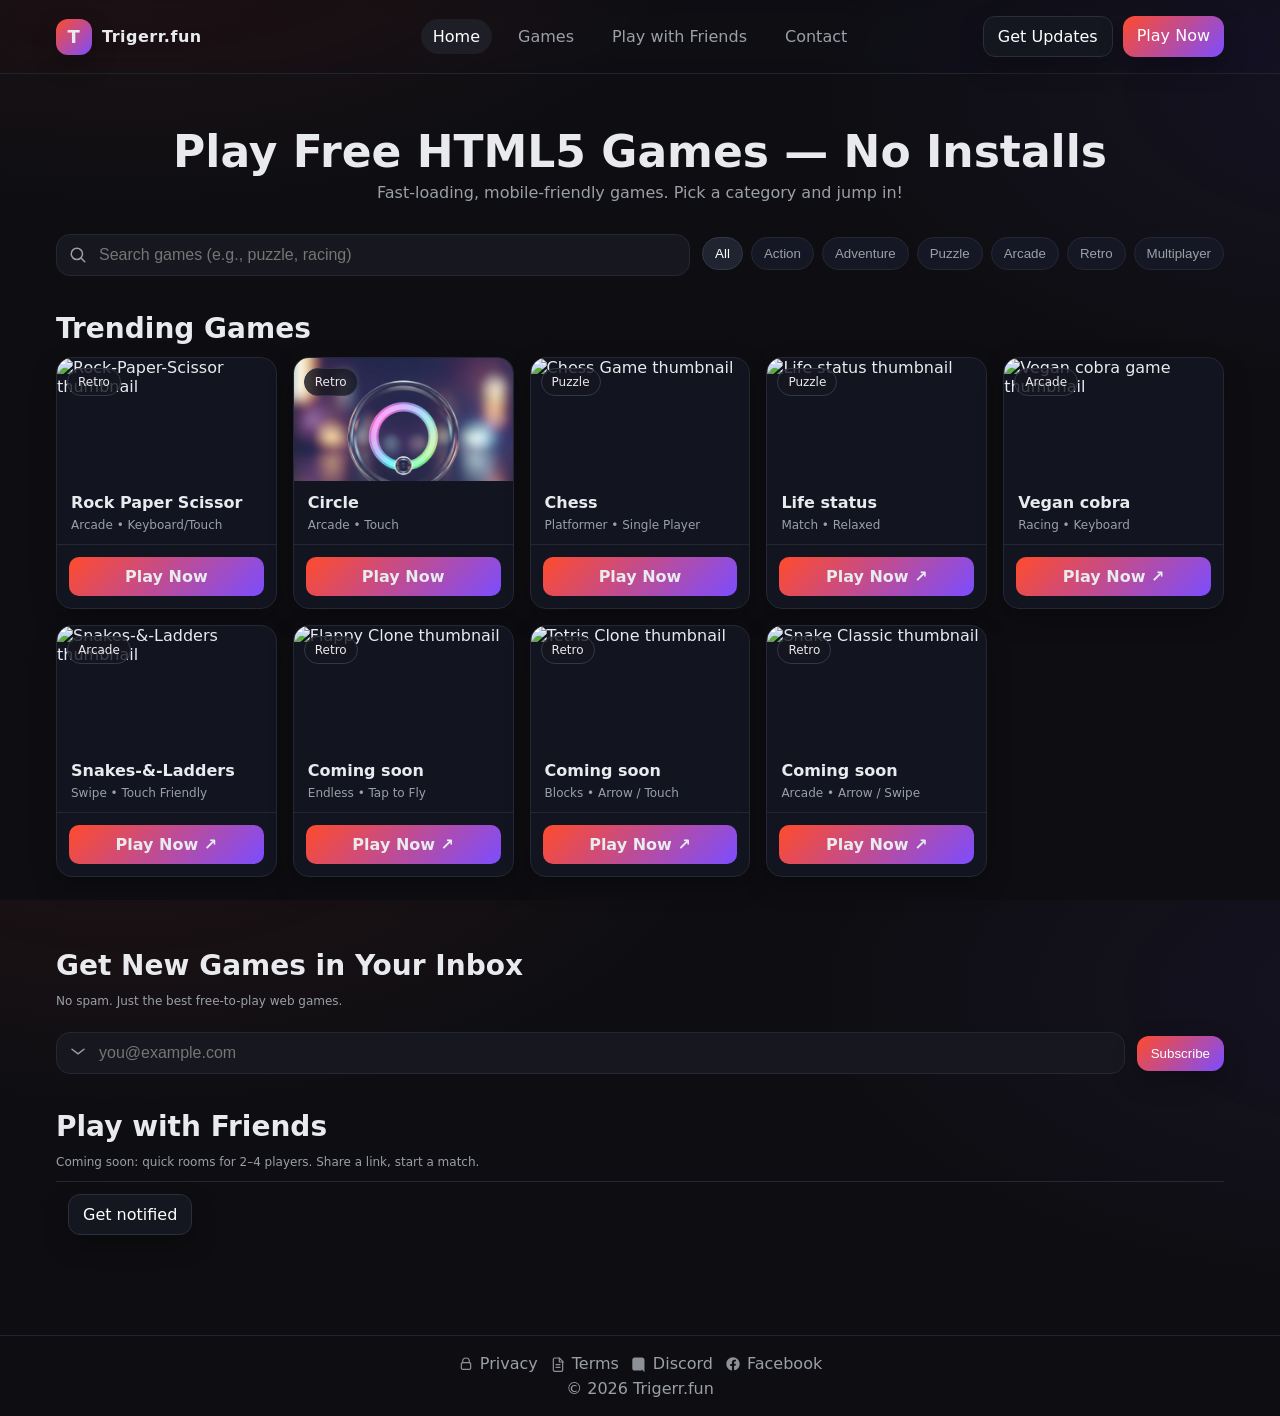
==== commit 5e76d161: "Update index.html" ====
--- a/index.html
+++ b/index.html
@@ -90,7 +90,6 @@
   </main>
 <footer>
   <div class="container footer">
-    <div>© <span id="year"></span> Trigerr.fun</div>
     <div class="footer-links">
       <!-- Privacy -->
       <a href="./privacy.html">
@@ -127,6 +126,7 @@
         <span>Facebook</span>
       </a>
     </div>
+    <div>© <span id="year"></span> Trigerr.fun</div>
   </div>
 </footer>
 
@@ -135,3 +135,4 @@
 </html>
 
 
+
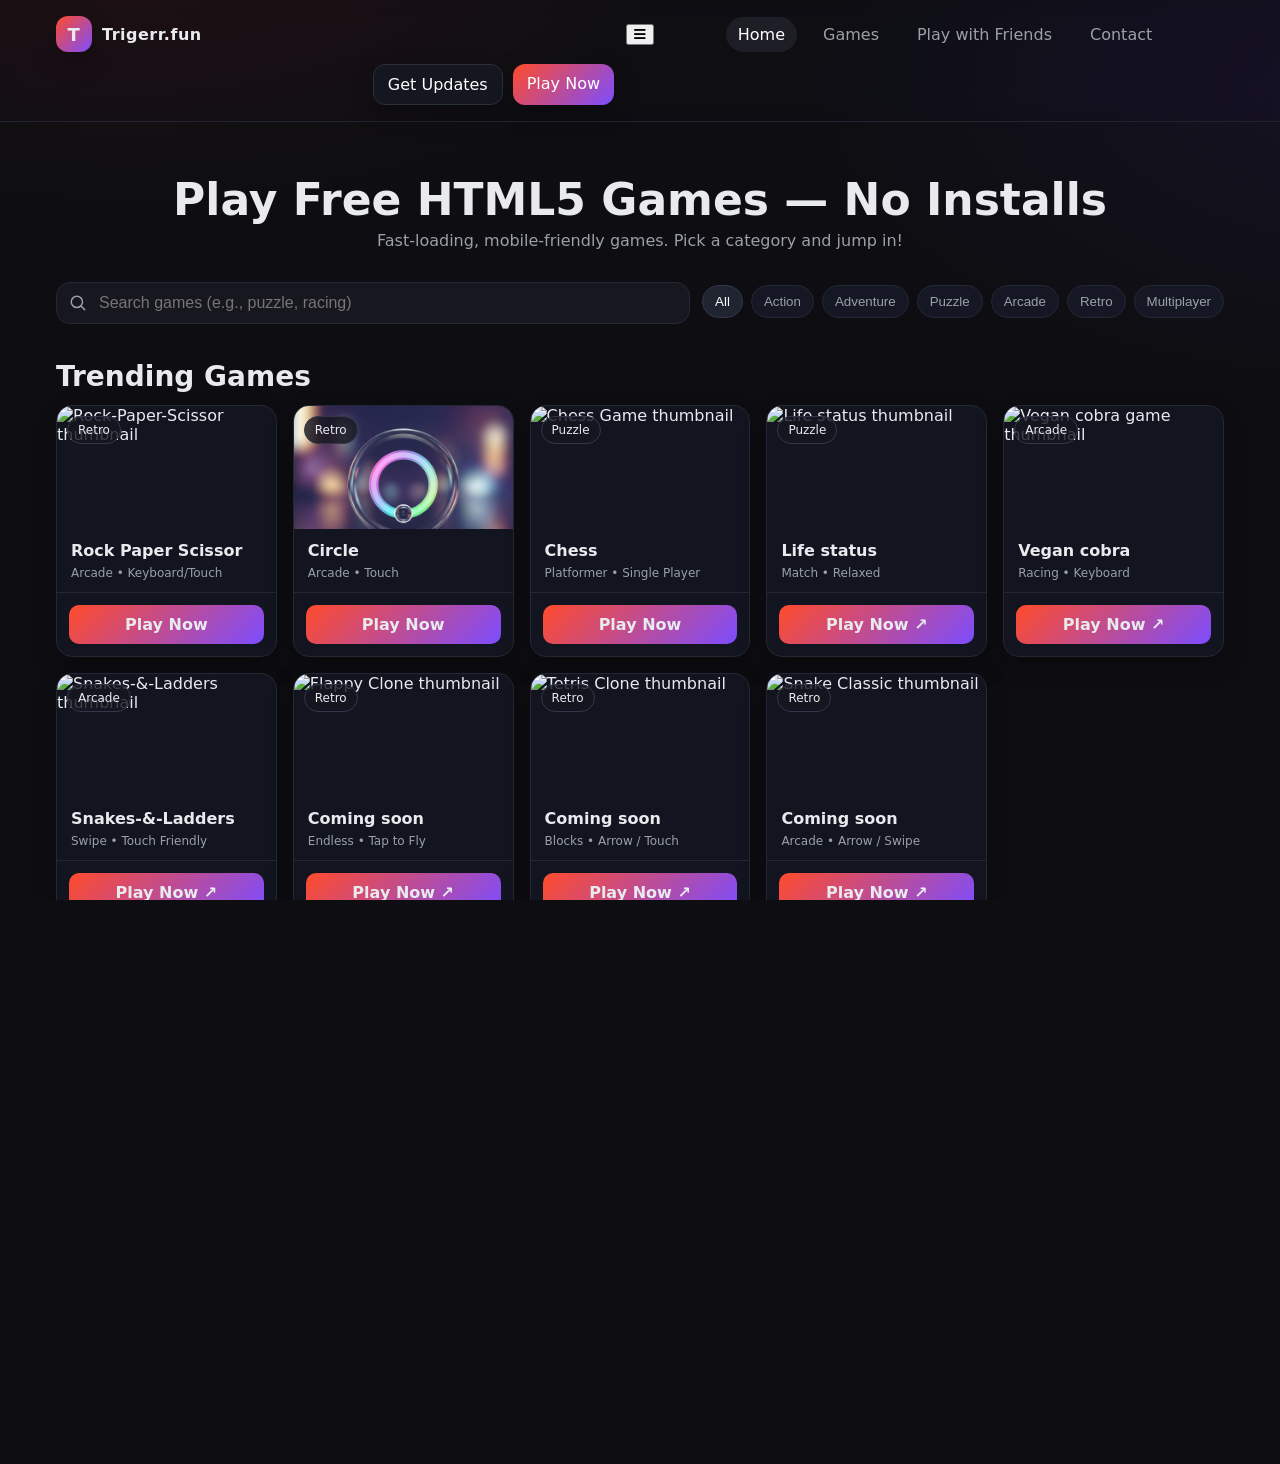
==== commit d0d0cec4: "Update index.html" ====
--- a/index.html
+++ b/index.html
@@ -21,6 +21,10 @@
         <div class="logo" aria-hidden="true"><span>T</span></div>
         <span>Trigerr.fun</span>
       </a>
+       <!-- Hamburger menu button for mobile -->
+      <button class="menu-toggle" aria-label="Toggle menu">
+        <i class="fas fa-bars"></i>
+      </button>
       <nav class="links">
         <a href="#" aria-current="page">Home</a>
         <a href="#games">Games</a>
@@ -136,3 +140,4 @@
 
 
 
+
--- a/styles.css
+++ b/styles.css
@@ -155,3 +155,24 @@
     justify-self: center;
   }
 }
+/* Prevent media from overflowing on small screens */
+img, video {
+  max-width: 100%;
+  height: auto;
+  display: block;
+}
+/* Remove unwanted horizontal scroll */
+html, body {
+  overflow-x: hidden;
+}
+@media (max-width: 360px) {
+  .grid {
+    grid-template-columns: 1fr; /* Single column for very small devices */
+  }
+}
+@media (max-width: 480px) {
+  .search input {
+    font-size: 18px;
+    padding: 8px;
+  }
+}
